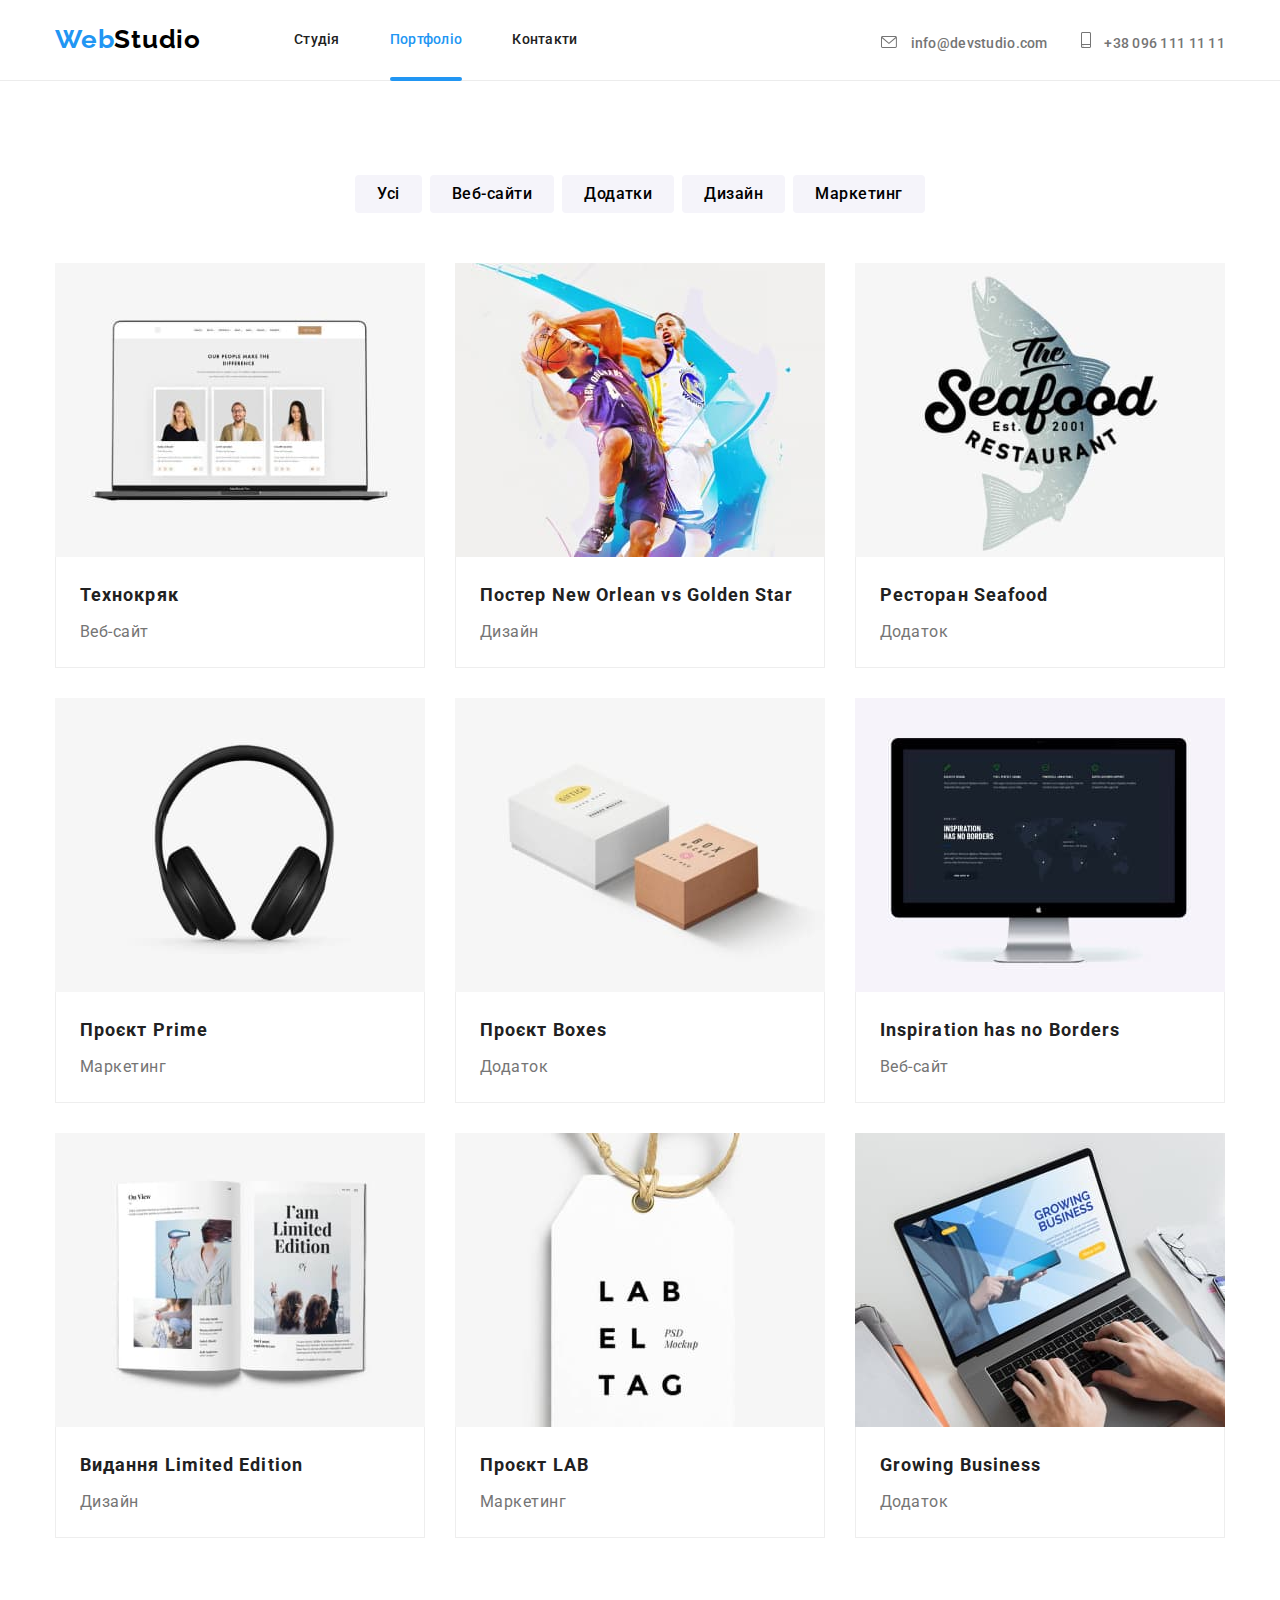
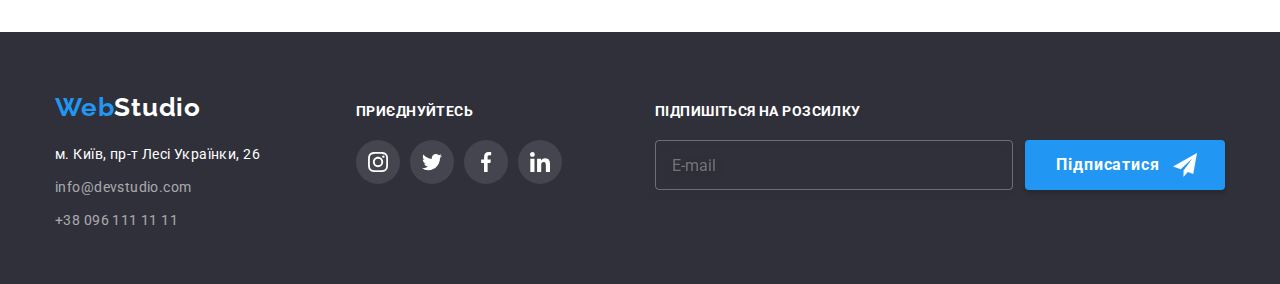
==== portfolio.html @ 75a472c8 "Копирование" ====
<!DOCTYPE html>
<html lang="uk">
<head>
    <meta charset="UTF-8">
    <meta http-equiv="X-UA-Compatible" content="IE=edge">
    <meta name="viewport" content="width=device-width, initial-scale=1.0">
    <title>WebStudio</title>
    <link rel="preconnect" href="https://fonts.googleapis.com">
    <link rel="preconnect" href="https://fonts.gstatic.com" crossorigin>
    <link href="https://fonts.googleapis.com/css2?family=Raleway:wght@700&family=Roboto:wght@400;500;700;900&display=swap"
        rel="stylesheet">
    <link rel="stylesheet" href="https://cdnjs.cloudflare.com/ajax/libs/modern-normalize/1.1.0/modern-normalize.css"
        integrity="sha512-Y0MM+V6ymRKN2zStTqzQ227DWhhp4Mzdo6gnlRnuaNCbc+YN/ZH0sBCLTM4M0oSy9c9VKiCvd4Jk44aCLrNS5Q=="
        crossorigin="anonymous" referrerpolicy="no-referrer" >
    <link rel="stylesheet" href="./css/main.min.css">
</head>
<body>
    <header>
        <div class="container header">
            <a href="./" class="logo header__logo">Web<span class="header__logo--black">Studio</span></a>
            <nav>
                <ul class="navigation">
                    <li class="header__navigation-item">
                        <a class="navigation__link header__navigation-link" href="./">Студія</a>
                    </li>
                    <li class="header__navigation-item navigation__activ">
                        <a class="navigation__link header__navigation-link" href="./portfolio.html">Портфоліо</a>
                    </li>
                    <li class="header__navigation-item">
                        <a class="navigation__link header__navigation-link" href="#">Контакти</a>
                    </li>
                </ul>
            </nav>
            <div class="header__container-contacts">
                <a class="header__contacts" href="mailto:info@devstudio.com">
                    <svg class="header__mail-icon" width="16" height="12">
                        <use href="./images/icons.svg#icon-e-mail"></use>
                    </svg>
                    info@devstudio.com
                </a>
                <a class="header__contacts" href="tel:+380961111111">
                    <svg class="header__tel-icon" width="10" height="16">
                        <use href="./images/icons.svg#icon-smartphone"></use>
                    </svg>
                    +38 096 111 11 11
                </a>
            </div>
        </div>
    </header>
    <main>
        <section class="section">
            <div class="container">
                <ul class="filter">
                    <li>
                        <button class="filter__item" type="button">Усі</button>
                    </li>
                    <li>
                        <button class="filter__item" type="button">Веб-сайти</button>
                    </li>
                    <li>
                        <button class="filter__item" type="button">Додатки</button>
                    </li>
                    <li>
                        <button class="filter__item" type="button">Дизайн</button>
                    </li>
                    <li>
                        <button class="filter__item" type="button">Маркетинг</button>
                    </li>
                </ul>
                <ul class="projects">
                    <li class="projects__item">
                        <div class="projects__box">
                            <img src="./images/techcrak.jpg" alt="Зображення ноутбуку з відкритим на ньому сайтом технокряк" width="370"
                                height="294">
                            <div class="projects__description-box">
                                <p class="projects__desc">Ресурс пропонує комплексні пропозиції з різним рівнем функціоналу та сервісів. Все це дозволить відвідувачу отримати
                                    вичерпні відомості про компанію чи приватну особу.</p>
                            </div>
                        </div>
                        <div class="projects__inner">
                            <h3 class="projects__name">Технокряк</h3>
                            <p class="projects__type">Веб-сайт</p>
                        </div>
                    </li>
                    <li class="projects__item">
                        <div class="projects__box">
                            <img src="./images/poster-neworlean.jpg" alt="Забраження постеру New Orlean vs Golden Star" width="370" height="294">
                            <div class="projects__description-box">
                                <p class="projects__desc">Ресурс пропонує комплексні пропозиції з різним рівнем функціоналу та сервісів. Все це дозволить відвідувачу отримати
                                вичерпні відомості про компанію чи приватну особу.</p>
                            </div>
                        </div>
                        <div class="projects__inner">
                            <h3 class="projects__name">Постер New Orlean vs Golden Star</h3>
                            <p class="projects__type">Дизайн</p>
                        </div>
                    </li>
                    <li class="projects__item">
                        <div class="projects__box">
                            <img src="./images/restaurant-seafood.jpg" alt="Зображення логотипу ресторану Seafood" width="370" height="294">
                            <div class="projects__description-box">
                                <p class="projects__desc">Ресурс пропонує комплексні пропозиції з різним рівнем функціоналу та сервісів. Все це дозволить відвідувачу отримати
                                вичерпні відомості про компанію чи приватну особу.</p>
                            </div>
                        </div>
                        <div class="projects__inner">
                            <h3 class="projects__name">Ресторан Seafood</h3>
                            <p class="projects__type">Додаток</p>
                        </div>
                    </li>
                    <li class="projects__item">
                        <div class="projects__box">
                            <img src="./images/project-prime.jpg" alt="Зображення навушників" width="370" height="294">
                            <div class="projects__description-box">
                                <p class="projects__desc">Ресурс пропонує комплексні пропозиції з різним рівнем функціоналу та сервісів. Все це дозволить відвідувачу отримати
                                вичерпні відомості про компанію чи приватну особу.</p>
                            </div>
                        </div>
                        <div class="projects__inner">
                            <h3 class="projects__name">Проєкт Prime</h3>
                            <p class="projects__type">Маркетинг</p>
                        </div>
                    </li>
                    <li class="projects__item">
                        <div class="projects__box">
                            <img src="./images/project-boxes.jpg" alt="Зображення логотипу додатку проєкту Boxes" width="370" height="294">
                            <div class="projects__description-box">
                                <p class="projects__desc">Ресурс пропонує комплексні пропозиції з різним рівнем функціоналу та сервісів. Все це дозволить відвідувачу отримати
                                вичерпні відомості про компанію чи приватну особу.</p>
                            </div>
                        </div>
                        <div class="projects__inner">
                            <h3 class="projects__name">Проєкт Boxes</h3>
                            <p class="projects__type">Додаток</p>
                        </div>
                    </li>
                    <li class="projects__item">
                        <div class="projects__box">
                            <img src="./images/borders.jpg" alt="Зображення компьютера з відкритим на ньому сайтом Inspiration has no Borders"
                                width="370" height="294">
                            <div class="projects__description-box">
                                <p class="projects__desc">Ресурс пропонує комплексні пропозиції з різним рівнем функціоналу та сервісів. Все це дозволить відвідувачу отримати
                                вичерпні відомості про компанію чи приватну особу.</p>
                            </div>
                        </div>
                        <div class="projects__inner">
                            <h3 class="projects__name">Inspiration has no Borders</h3>
                            <p class="projects__type">Веб-сайт</p>
                        </div>
                    </li>
                    <li class="projects__item">
                        <div class="projects__box">
                            <img src="./images/limited-edition.jpg" alt="Зоюраження книги Limited Edition" width="370" height="294">
                            <div class="projects__description-box">
                                <p class="projects__desc">Ресурс пропонує комплексні пропозиції з різним рівнем функціоналу та сервісів. Все це дозволить відвідувачу отримати
                                вичерпні відомості про компанію чи приватну особу.</p>
                            </div>
                        </div>
                        <div class="projects__inner">
                            <h3 class="projects__name">Видання Limited Edition</h3>
                            <p class="projects__type">Дизайн</p>
                        </div>
                    </li>
                    <li class="projects__item">
                        <div class="projects__box">
                            <img src="./images/project-lab.jpg" alt="Зображення логотипу проєкту LAB" width="370" height="294">
                            <div class="projects__description-box">
                                <p class="projects__desc">Ресурс пропонує комплексні пропозиції з різним рівнем функціоналу та сервісів. Все це дозволить відвідувачу отримати
                                вичерпні відомості про компанію чи приватну особу.</p>
                            </div>
                        </div>
                        <div class="projects__inner">
                            <h3 class="projects__name">Проєкт LAB</h3>
                            <p class="projects__type">Маркетинг</p>
                        </div>
                    </li>
                    <li class="projects__item">
                        <div class="projects__box">
                            <img src="./images/growing-business.jpg" alt="Зображення промо Growing Business" width="370" height="294">
                            <div class="projects__description-box">
                                <p class="projects__desc">Ресурс пропонує комплексні пропозиції з різним рівнем функціоналу та сервісів. Все це дозволить відвідувачу отримати
                                вичерпні відомості про компанію чи приватну особу.</p>
                            </div>
                        </div>
                        <div class="projects__inner">
                            <h3 class="projects__name">Growing Business</h3>
                            <p class="projects__type">Додаток</p>
                        </div>
                    </li>
                </ul>
            </div>
        </section>
    </main>
    <footer class="footer">
        <div class="container">
            <div class="footer__conteiner">
                <div class="footer__adress">
                    <a class="logo footer__logo" href="./">Web<span class="footer__logo--white">Studio</span></a>
                    <address>
                        <p class="footer__physical-address">м. Київ, пр-т Лесі Українки, 26</p>
                        <a class="footer__contacts" href="mailto:info@devstudio.com">info@devstudio.com</a>
                        <a class="footer__contacts" href="tel:+380961111111">+38 096 111 11 11</a>
                    </address>
                </div>
                <div>
                    <h3 class="footer__invitation">Приєднуйтесь</h3>
                    <ul class="socials">
                        <li class="socials__item">
                            <a class="socials__link socials__link--white" href="#">
                                <svg class="socials__icon" width="20" height="20">
                                    <use href="./images/icons.svg#icon-instagram"></use>
                                </svg>
                            </a>
                        </li>
                        <li class="socials__item">
                            <a class="socials__link socials__link--white" href="#">
                                <svg class="socials__icon" width="20" height="20">
                                    <use href="./images/icons.svg#icon-twitter"></use>
                                </svg>
                            </a>
                        </li>
                        <li class="socials__item">
                            <a class="socials__link socials__link--white" href="#">
                                <svg class="socials__icon" width="20" height="20">
                                    <use href="./images/icons.svg#icon-facebook"></use>
                                </svg>
                            </a>
                        </li>
                        <li class="socials__item">
                            <a class="socials__link socials__link--white" href="#">
                                <svg class="socials__icon" width="20" height="20">
                                    <use href="./images/icons.svg#icon-linkedin"></use>
                                </svg>
                            </a>
                        </li>
                    </ul>
                </div>
                <form class="footer__form" name="subscription" autocomplete="on">
                    <h3 class="footer__invitation">Підпишіться на розсилку</h3>
                    <label for="user-email"></label>
                    <input id="user-imail" class="footer__email" type="email" name="email" placeholder="E-mail">
                    <button class="footer__send-button" type="submit">
                        Підписатися
                        <svg class="footer__send-icon" width="24" height="24">
                            <use href="./images/icons.svg#icon-send"></use>
                        </svg>
                    </button>
                </form>
            </div>
        </div>
    </footer>
</body>
</html>
---- css/main.min.css ----
:root{--brand-color-bcg: #2F303A;--brand-color: #2196F3;--brand-color-text: #757575;--brand-timefn: cubic-bezier(0.4, 0, 0.2, 1)}body{font-family:"roboto",sans-serif;color:#212121;background:#fff}header{border-bottom:1px solid #ececec}ul,h1,h2,h3,p{margin:0;padding:0px}img{display:block}input{padding:0}.container{max-width:1200px;margin:0px auto;padding:0px 15px}.section{padding:94px 0px}.is-hidden{visibility:hidden;opacity:0;pointer-events:none}.advantages{list-style-type:none;display:flex;justify-content:space-between;align-items:flex-start}.advantages__item{flex-basis:270px}.advantages__icon-conteiner{width:270px;height:120px;display:flex;justify-content:center;align-items:center;margin-bottom:30px;background:#f5f4fa;border-radius:4px}.advantages__title{font-weight:700;font-size:14px;line-height:1.14;letter-spacing:.03em;text-transform:uppercase;margin-bottom:10px}.advantages__description{font-size:14px;line-height:1.71;letter-spacing:.03em;color:var(--brand-color-text)}.backdrop{width:100%;height:100%;position:fixed;top:0;left:0;background-color:rgba(0,0,0,.2);transition:opacity 250ms var(--brand-timefn),visibility 250ms var(--brand-timefn)}.clients{list-style-type:none;display:flex;justify-content:center;gap:30px}.clients__item{width:170px;height:92px}.clients__link{width:100%;height:100%;display:flex;justify-content:center;align-items:center;border:1px solid #afb1b8;border-radius:4px;color:#afb1b8;transition:color 250ms var(--brand-timefn),border-color 250ms var(--brand-timefn)}.clients__link:hover{border-color:var(--brand-color);color:var(--brand-color)}.clients__link:focus{border-color:var(--brand-color);color:var(--brand-color)}.clients__icon{fill:currentColor}.filter{list-style-type:none;display:flex;justify-content:center;margin-bottom:50px;gap:8px}.filter__item{font-family:inherit;background:#f5f4fa;border-radius:4px;font-weight:500;font-size:16px;line-height:1.62;text-align:center;letter-spacing:.03em;cursor:pointer;border:none;padding:6px 22px;transition:color 250ms var(--brand-timefn),background 250ms var(--brand-timefn),box-shadow 250ms var(--brand-timefn)}.filter__item:hover{background:#2196f3;box-shadow:0px 3px 1px rgba(0,0,0,.1),0px 1px 2px rgba(0,0,0,.08),0px 2px 2px rgba(0,0,0,.12);border-radius:4px;color:#fff}.filter__item:focus{background:#2196f3;box-shadow:0px 3px 1px rgba(0,0,0,.1),0px 1px 2px rgba(0,0,0,.08),0px 2px 2px rgba(0,0,0,.12);border-radius:4px;color:#fff}.footer{background-color:var(--brand-color-bcg);padding:60px 0px}.footer__conteiner{display:flex;align-items:baseline;gap:70px}.footer__adress{width:231px;height:132px}.footer__logo{display:block;margin-bottom:20px}.footer__logo--white{color:#fff}.footer__physical-address{font-style:normal;font-size:14px;line-height:1.71;letter-spacing:.03em;color:#fff;margin-bottom:9px}.footer__contacts{font-style:normal;font-size:14px;line-height:1.71;letter-spacing:.03em;text-decoration:none;color:rgba(255,255,255,.6);display:block;transition:color 250ms var(--brand-timefn)}.footer__contacts:not(:last-child){margin-bottom:9px}.footer__contacts:hover{color:var(--brand-color)}.footer__contacts:focus{color:var(--brand-color)}.footer__invitation{font-weight:700;font-size:14px;line-height:1.14;letter-spacing:.03em;text-transform:uppercase;color:#fff;margin-bottom:20px}.footer__form{width:570px;margin-left:auto;position:relative}.footer__email{width:358px;height:50px;padding:15px 16px;border:1px solid rgba(255,255,255,.3);border-radius:4px;background-color:rgba(0,0,0,0);filter:drop-shadow(0px 4px 4px rgba(0, 0, 0, 0.15));color:#fff;transition:border-color 250ms var(--brand-timefn)}.footer__email:focus{outline:none;border-color:var(--brand-color)}.footer__send-button{width:200px;height:50px;position:absolute;right:0;bottom:0;background:var(--brand-color);box-shadow:0px 4px 4px rgba(0,0,0,.15);border-radius:4px;border:none;padding:10px 62px 10px 28px;cursor:pointer;font-weight:700;font-size:16px;line-height:1.88;color:#fff;letter-spacing:.06em;transition:background 250ms var(--brand-timefn)}.footer__send-button:hover{background:#188ce8}.footer__send-button:focus{background:#188ce8}.footer__send-icon{position:absolute;top:13px;right:28px;fill:currentColor}.header{display:flex;height:80px}.header__logo{padding-top:24px;padding-bottom:25px;margin-right:93px}.header__logo--black{color:#000}.header__navigation-item:not(:last-child){margin-right:50px}.header__navigation-link{display:block;padding:32px 0px}.header__container-contacts{margin-left:auto;padding:32px 0px}.header__contacts{font-weight:500;font-size:14px;line-height:1.14;letter-spacing:.02em;color:var(--brand-color-text);text-decoration:none;transition:color 250ms var(--brand-timefn)}.header__contacts:not(:last-child){margin-right:30px}.header__contacts:hover{color:var(--brand-color)}.header__contacts:focus{color:var(--brand-color)}.header__mail-icon,.header__tel-icon{margin-right:10px;fill:currentColor}.hero-section{background-color:var(--brand-color-bcg);background-image:linear-gradient(rgba(47, 48, 58, 0.4), rgba(47, 48, 58, 0.4)),url("../images/bcgimg.jpg");background-repeat:no-repeat;background-position:center;padding:200px 0px}.hero-section__tagline{max-width:696px;font-weight:900;font-size:44px;line-height:1.36;text-align:center;letter-spacing:.06em;text-transform:uppercase;color:#fff;margin:0 auto 30px auto}.hero-section__top-button{font-family:inherit;background:var(--brand-color);box-shadow:0px 4px 4px rgba(0,0,0,.15);border:none;border-radius:4px;cursor:pointer;font-weight:700;font-size:16px;line-height:1.88;display:flex;align-items:center;text-align:center;letter-spacing:.06em;color:#fff;margin:0px auto;padding:10px 32px;transition:background 250ms var(--brand-timefn)}.hero-section__top-button:hover{background:#188ce8}.hero-section__top-button:focus{background:#188ce8}.logo{font-family:"Raleway";font-style:normal;text-decoration:none;font-weight:700;font-size:26px;line-height:1.19;letter-spacing:.03em;color:var(--brand-color)}.modal{position:absolute;width:528px;height:581px;background:#fff;box-shadow:0px 1px 3px rgba(0,0,0,.12),0px 1px 1px rgba(0,0,0,.14),0px 2px 1px rgba(0,0,0,.2);border-radius:4px;position:absolute;top:50%;left:50%;transform:translate(-50%, -50%);padding:40px}.modal__close-button{width:30px;height:30px;cursor:pointer;border:1px solid rgba(0,0,0,.1);border-radius:50%;background:#fff;font-size:11px;position:absolute;top:8px;right:8px}.modal__close-icon{fill:currentColor;position:absolute;top:50%;left:50%;transform:translate(-50%, -50%)}.modal__close-icon:hover{color:var(--brand-color)}.modal__caption{margin-bottom:12px;font-weight:700;font-size:20px;line-height:1.15;text-align:center;letter-spacing:.03em;color:#212121}.modal__input-wrapper{position:relative}.modal__label{display:block;margin-bottom:4px;font-weight:400;font-size:12px;line-height:1.17;letter-spacing:.01em;color:var(--brand-color-text)}.modal__personal-data{display:block;width:100%;padding:11px 12px 11px 42px;margin-bottom:10px;border:1px solid rgba(33,33,33,.2);border-radius:4px;transition:border-color 250ms var(--brand-timefn)}.modal__personal-data:focus{outline:none;border-color:var(--brand-color)}.modal__input-icon{position:absolute;left:12px;bottom:11px;transition:fill 250ms var(--brand-timefn)}.modal__personal-data:focus+.modal__input-icon{fill:var(--brand-color)}.modal__comment{display:block;width:100%;height:120px;resize:none;border:1px solid rgba(33,33,33,.2);border-radius:4px;margin-bottom:20px;padding:12px 16px;transition:border-color 250ms var(--brand-timefn)}.modal__comment:focus{outline:none;border-color:var(--brand-color)}.modal__comment::placeholder{font-weight:400;font-size:12px;line-height:1.17;letter-spacing:.01em;color:rgba(117,117,117,.5)}.modal__checkbox{position:relative;margin-left:14px}.modal__uncheck-icon{position:absolute;transform:translateY(20%);z-index:-1}.modal__check-icon{position:absolute;fill:var(--brand-color);transform:translateY(20%) translateX(-119%);opacity:0;z-index:-1;transition:opacity 250ms var(--brand-timefn)}.modal__license-agreement{opacity:0;width:16px;height:15px}.modal__license-agreement:checked+.modal__check-icon{opacity:1}.modal__license-agreement-text{font-size:14px;line-height:1.71;letter-spacing:.03em;color:var(--brand-color-text)}.modal__license-link{font-size:14px;line-height:1.71;letter-spacing:.03em;color:var(--brand-color)}.modal__send-button{position:absolute;bottom:40px;left:50%;transform:translateX(-50%);width:200px;height:50px;background:var(--brand-color);box-shadow:0px 4px 4px rgba(0,0,0,.15);border:none;border-radius:4px;cursor:pointer;font-weight:700;font-size:16px;line-height:1.88;letter-spacing:.06em;color:#fff;transition:background 250ms var(--brand-timefn)}.modal__send-button:hover{background:#188ce8}.modal__send-button:focus{background:#188ce8}.navigation{display:flex;list-style-type:none;font-weight:500;font-size:14px;line-height:1.14;letter-spacing:.02em}.navigation__link{text-decoration:none;color:inherit;transition:color 250ms var(--brand-timefn)}.navigation__link:visited{color:inherit}.navigation__link:hover{color:var(--brand-color)}.navigation__link:focus{color:var(--brand-color)}.navigation__activ{color:var(--brand-color);position:relative}.navigation__activ::after{content:"";width:100%;height:4px;background-color:var(--brand-color);border-radius:2px;display:block;position:absolute;transform:translateY(-75%)}.projects{list-style-type:none;display:flex;flex-wrap:wrap;gap:30px}.projects__item{background:#fff;flex-basis:calc((100% - 60px)/3);transition:box-shadow 250ms var(--brand-timefn)}.projects__item:hover{box-shadow:0px 1px 1px rgba(0,0,0,.12),0px 4px 4px rgba(0,0,0,.06),1px 4px 6px rgba(0,0,0,.16)}.projects__box{width:370px;height:294px;overflow:hidden}.projects__description-box{width:370px;height:294px;background-color:rgba(33,150,243,.9);padding:63px 24px;transition:transform 250ms var(--brand-timefn)}.projects__item:hover .projects__description-box{transform:translateY(-100%)}.projects__desc{font-weight:400;font-size:18px;line-height:1.56;letter-spacing:.03em;color:#fff}.projects__inner{border-right:1px solid #eee;border-left:1px solid #eee;border-bottom:1px solid #eee;padding:20px 24px}.projects__name{font-weight:700;font-size:18px;line-height:2;letter-spacing:.06em;margin-bottom:4px}.projects__type{font-size:16px;line-height:1.88;letter-spacing:.03em;color:var(--brand-color-text)}.section-title{font-weight:700;font-size:36px;line-height:1.17;text-align:center;letter-spacing:.03em;margin-bottom:50px}.socials{list-style-type:none;display:flex;justify-content:center;gap:10px}.socials__item{width:44px;height:44px;display:flex;justify-content:center;align-items:center}.socials__link{width:100%;height:100%;display:flex;justify-content:center;align-items:center;border-radius:50% 50%}.socials__link--grey{color:#afb1b8;transition:color 250ms var(--brand-timefn),background 250ms var(--brand-timefn)}.socials__link--grey:hover{background-color:var(--brand-color);color:#fff}.socials__link--grey:focus{background-color:var(--brand-color);color:#fff}.socials__link--white{background-color:rgba(255,255,255,.1);color:#fff;transition:background-color 250ms var(--brand-timefn)}.socials__link--white:hover{background-color:var(--brand-color)}.socials__link--white:focus{background-color:var(--brand-color)}.socials__icon{fill:currentColor}.specializations{padding-bottom:94px}.specializations__list{list-style-type:none;display:flex;gap:30px}.specializations__wrapper{width:370px;height:294px;display:flex;justify-content:center;align-items:center;position:relative;bottom:0}.specializations__inner{width:100%;height:70px;background-color:rgba(47,48,58,.8);position:absolute;bottom:0;display:flex;justify-content:center;align-items:center}.specializations__direction{font-weight:700;font-size:14px;line-height:1.14;text-align:center;letter-spacing:.03em;text-transform:uppercase;color:#fff}.team{background-color:#f5f4fa}.team__list{list-style-type:none;display:flex;gap:30px}.team__item{background:#fff;box-shadow:0px 1px 3px rgba(0,0,0,.12),0px 1px 1px rgba(0,0,0,.14),0px 2px 1px rgba(0,0,0,.2);border-radius:0px 0px 4px 4px;padding-bottom:30px}.team__member-name{font-weight:500;font-size:16px;line-height:1.19;text-align:center;letter-spacing:.03em;margin:30px 0 10px 0}.team__member-profession{margin-bottom:16px;font-size:16px;line-height:1.19;text-align:center;letter-spacing:.03em;color:var(--brand-color-text)}
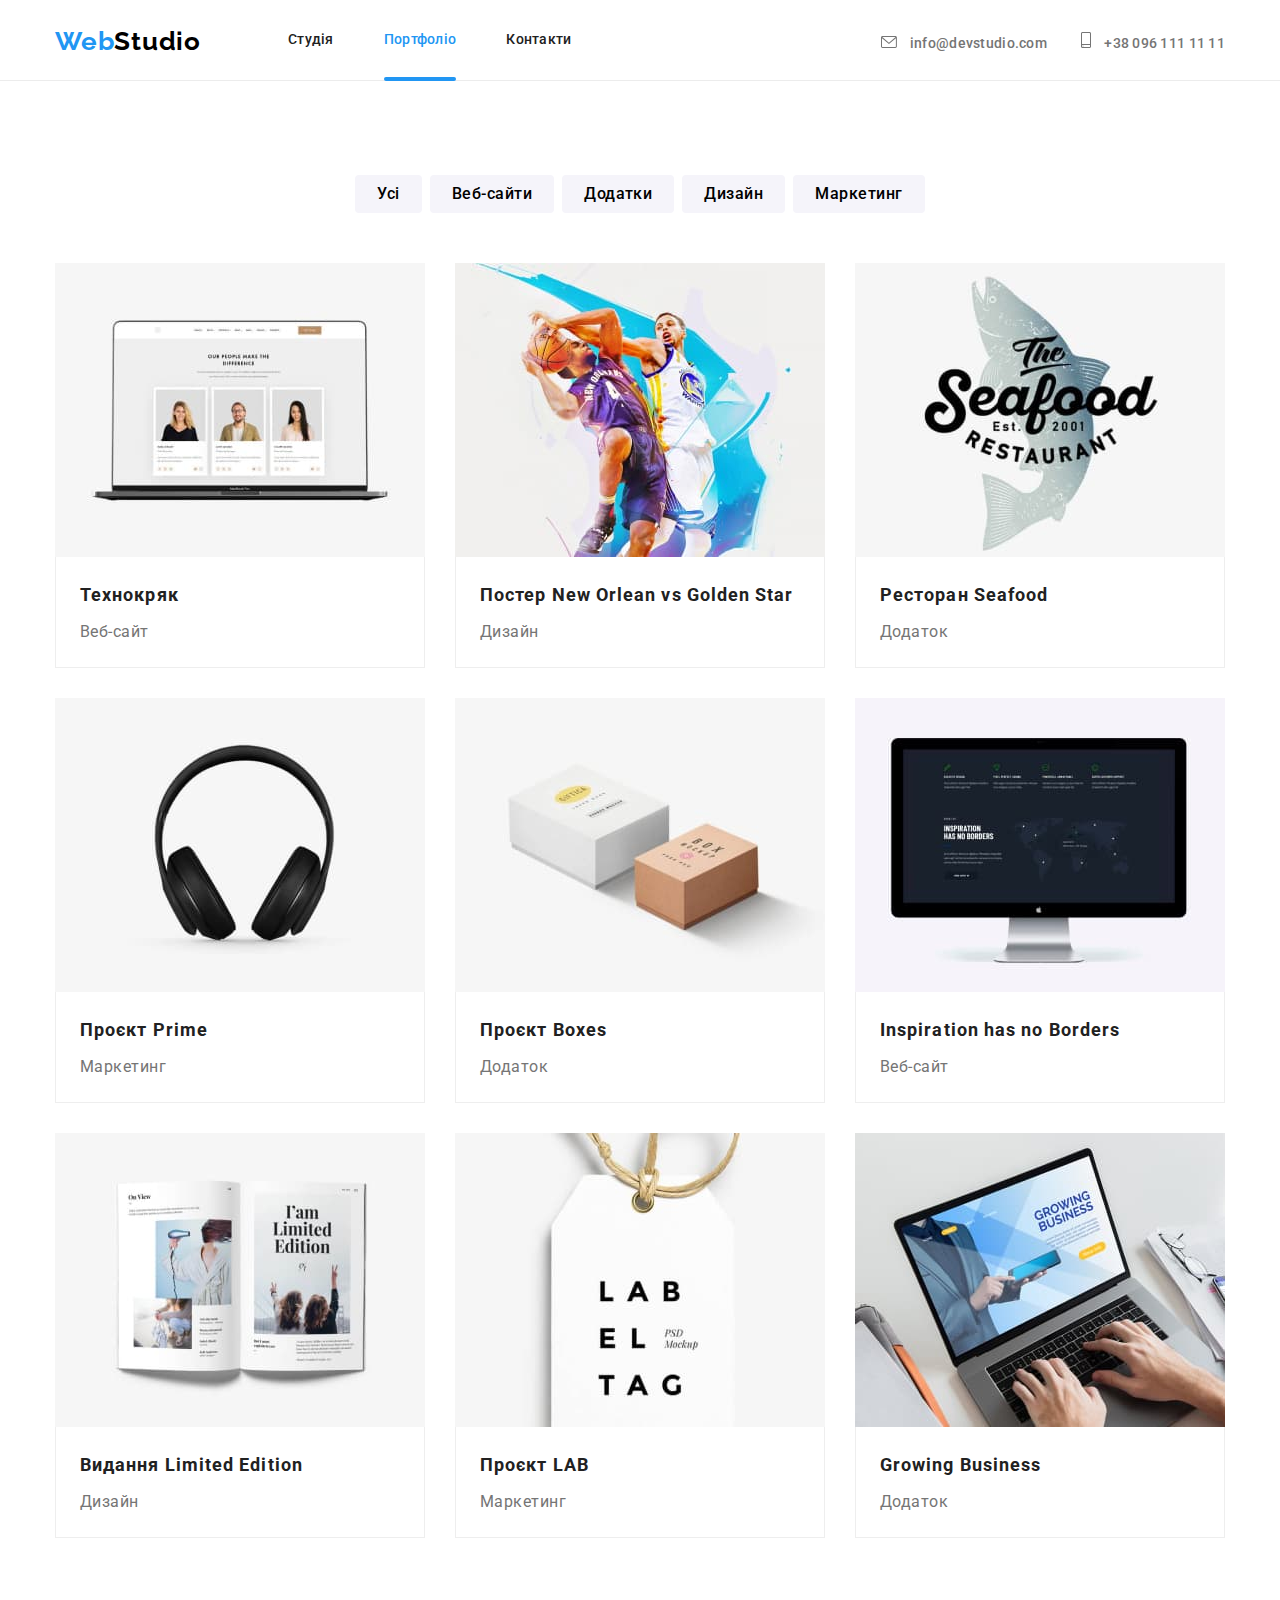
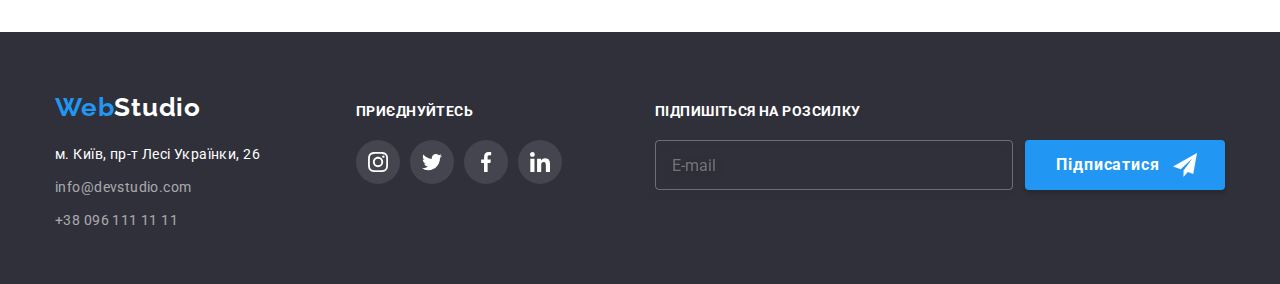
==== commit 69df94b7: "Мобильное меню" ====
--- a/portfolio.html
+++ b/portfolio.html
@@ -18,8 +18,13 @@
     <header>
         <div class="container header">
             <a href="./" class="logo header__logo">Web<span class="header__logo--black">Studio</span></a>
+            <button class="header__mobile-menu-open js-open-menu" type="button">
+                <svg class="header__mobile-menu-icon" width="40" height="40">
+                    <use href="./images/icons.svg#icon-mobile-menu"></use>
+                </svg>
+            </button>
             <nav>
-                <ul class="navigation">
+                <ul class="navigation header__navigation">
                     <li class="header__navigation-item">
                         <a class="navigation__link header__navigation-link" href="./">Студія</a>
                     </li>
@@ -33,13 +38,13 @@
             </nav>
             <div class="header__container-contacts">
                 <a class="header__contacts" href="mailto:info@devstudio.com">
-                    <svg class="header__mail-icon" width="16" height="12">
+                    <svg class="header__mail-icon">
                         <use href="./images/icons.svg#icon-e-mail"></use>
                     </svg>
                     info@devstudio.com
                 </a>
                 <a class="header__contacts" href="tel:+380961111111">
-                    <svg class="header__tel-icon" width="10" height="16">
+                    <svg class="header__tel-icon">
                         <use href="./images/icons.svg#icon-smartphone"></use>
                     </svg>
                     +38 096 111 11 11
@@ -249,5 +254,42 @@
             </div>
         </div>
     </footer>
+    <div class="mobile-menu js-menu-container">
+        <button class="mobile-menu__close-button js-close-menu" type="button">
+            <svg class="mobile-menu__close-icon" width="40" height="40">
+                <use href="./images/icons.svg#icon-close"></use>
+            </svg>
+        </button>
+        <nav>
+            <ul class="navigation">
+                <li class="mobile-menu__item">
+                    <a class="navigation__link mobile-menu__link" href="./">Студія</a>
+                </li>
+                <li class="mobile-menu__item">
+                    <a class="navigation__link mobile-menu__link" href="./portfolio.html">Портфоліо</a>
+                </li>
+                <li class="mobile-menu__item">
+                    <a class="navigation__link mobile-menu__link" href="#">Контакти</a>
+                </li>
+            </ul>
+        </nav>
+        <a class="mobile-menu__contact-tel" href="tel:+380961111111">+38 096 111 11 11</a>
+        <a class="mobile-menu__contact-mail" href="mailto:info@devstudio.com">info@devstudio.com</a>
+        <ul class="mobile-menu__socials">
+            <li class="mobile-menu__socials-item">
+                <a class="mobile-menu__socials-link" href="#">Instagram</a>
+            </li>
+            <li class="mobile-menu__socials-item">
+                <a class="mobile-menu__socials-link" href="#">Twitter</a>
+            </li>
+            <li class="mobile-menu__socials-item">
+                <a class="mobile-menu__socials-link" href="#">Facebook</a>
+            </li>
+            <li class="mobile-menu__socials-item">
+                <a class="mobile-menu__socials-link" href="#">LinkedIn</a>
+            </li>
+        </ul>
+    </div>
+    <script src="./js/mobile-menu.js"></script>
 </body>
 </html>--- a/css/main.min.css
+++ b/css/main.min.css
@@ -1 +1 @@
-:root{--brand-color-bcg: #2F303A;--brand-color: #2196F3;--brand-color-text: #757575;--brand-timefn: cubic-bezier(0.4, 0, 0.2, 1)}body{font-family:"roboto",sans-serif;color:#212121;background:#fff}header{border-bottom:1px solid #ececec}ul,h1,h2,h3,p{margin:0;padding:0px}img{display:block}input{padding:0}.container{max-width:1200px;margin:0px auto;padding:0px 15px}.section{padding:94px 0px}.is-hidden{visibility:hidden;opacity:0;pointer-events:none}.advantages{list-style-type:none;display:flex;justify-content:space-between;align-items:flex-start}.advantages__item{flex-basis:270px}.advantages__icon-conteiner{width:270px;height:120px;display:flex;justify-content:center;align-items:center;margin-bottom:30px;background:#f5f4fa;border-radius:4px}.advantages__title{font-weight:700;font-size:14px;line-height:1.14;letter-spacing:.03em;text-transform:uppercase;margin-bottom:10px}.advantages__description{font-size:14px;line-height:1.71;letter-spacing:.03em;color:var(--brand-color-text)}.backdrop{width:100%;height:100%;position:fixed;top:0;left:0;background-color:rgba(0,0,0,.2);transition:opacity 250ms var(--brand-timefn),visibility 250ms var(--brand-timefn)}.clients{list-style-type:none;display:flex;justify-content:center;gap:30px}.clients__item{width:170px;height:92px}.clients__link{width:100%;height:100%;display:flex;justify-content:center;align-items:center;border:1px solid #afb1b8;border-radius:4px;color:#afb1b8;transition:color 250ms var(--brand-timefn),border-color 250ms var(--brand-timefn)}.clients__link:hover{border-color:var(--brand-color);color:var(--brand-color)}.clients__link:focus{border-color:var(--brand-color);color:var(--brand-color)}.clients__icon{fill:currentColor}.filter{list-style-type:none;display:flex;justify-content:center;margin-bottom:50px;gap:8px}.filter__item{font-family:inherit;background:#f5f4fa;border-radius:4px;font-weight:500;font-size:16px;line-height:1.62;text-align:center;letter-spacing:.03em;cursor:pointer;border:none;padding:6px 22px;transition:color 250ms var(--brand-timefn),background 250ms var(--brand-timefn),box-shadow 250ms var(--brand-timefn)}.filter__item:hover{background:#2196f3;box-shadow:0px 3px 1px rgba(0,0,0,.1),0px 1px 2px rgba(0,0,0,.08),0px 2px 2px rgba(0,0,0,.12);border-radius:4px;color:#fff}.filter__item:focus{background:#2196f3;box-shadow:0px 3px 1px rgba(0,0,0,.1),0px 1px 2px rgba(0,0,0,.08),0px 2px 2px rgba(0,0,0,.12);border-radius:4px;color:#fff}.footer{background-color:var(--brand-color-bcg);padding:60px 0px}.footer__conteiner{display:flex;align-items:baseline;gap:70px}.footer__adress{width:231px;height:132px}.footer__logo{display:block;margin-bottom:20px}.footer__logo--white{color:#fff}.footer__physical-address{font-style:normal;font-size:14px;line-height:1.71;letter-spacing:.03em;color:#fff;margin-bottom:9px}.footer__contacts{font-style:normal;font-size:14px;line-height:1.71;letter-spacing:.03em;text-decoration:none;color:rgba(255,255,255,.6);display:block;transition:color 250ms var(--brand-timefn)}.footer__contacts:not(:last-child){margin-bottom:9px}.footer__contacts:hover{color:var(--brand-color)}.footer__contacts:focus{color:var(--brand-color)}.footer__invitation{font-weight:700;font-size:14px;line-height:1.14;letter-spacing:.03em;text-transform:uppercase;color:#fff;margin-bottom:20px}.footer__form{width:570px;margin-left:auto;position:relative}.footer__email{width:358px;height:50px;padding:15px 16px;border:1px solid rgba(255,255,255,.3);border-radius:4px;background-color:rgba(0,0,0,0);filter:drop-shadow(0px 4px 4px rgba(0, 0, 0, 0.15));color:#fff;transition:border-color 250ms var(--brand-timefn)}.footer__email:focus{outline:none;border-color:var(--brand-color)}.footer__send-button{width:200px;height:50px;position:absolute;right:0;bottom:0;background:var(--brand-color);box-shadow:0px 4px 4px rgba(0,0,0,.15);border-radius:4px;border:none;padding:10px 62px 10px 28px;cursor:pointer;font-weight:700;font-size:16px;line-height:1.88;color:#fff;letter-spacing:.06em;transition:background 250ms var(--brand-timefn)}.footer__send-button:hover{background:#188ce8}.footer__send-button:focus{background:#188ce8}.footer__send-icon{position:absolute;top:13px;right:28px;fill:currentColor}.header{display:flex;height:80px}.header__logo{padding-top:24px;padding-bottom:25px;margin-right:93px}.header__logo--black{color:#000}.header__navigation-item:not(:last-child){margin-right:50px}.header__navigation-link{display:block;padding:32px 0px}.header__container-contacts{margin-left:auto;padding:32px 0px}.header__contacts{font-weight:500;font-size:14px;line-height:1.14;letter-spacing:.02em;color:var(--brand-color-text);text-decoration:none;transition:color 250ms var(--brand-timefn)}.header__contacts:not(:last-child){margin-right:30px}.header__contacts:hover{color:var(--brand-color)}.header__contacts:focus{color:var(--brand-color)}.header__mail-icon,.header__tel-icon{margin-right:10px;fill:currentColor}.hero-section{background-color:var(--brand-color-bcg);background-image:linear-gradient(rgba(47, 48, 58, 0.4), rgba(47, 48, 58, 0.4)),url("../images/bcgimg.jpg");background-repeat:no-repeat;background-position:center;padding:200px 0px}.hero-section__tagline{max-width:696px;font-weight:900;font-size:44px;line-height:1.36;text-align:center;letter-spacing:.06em;text-transform:uppercase;color:#fff;margin:0 auto 30px auto}.hero-section__top-button{font-family:inherit;background:var(--brand-color);box-shadow:0px 4px 4px rgba(0,0,0,.15);border:none;border-radius:4px;cursor:pointer;font-weight:700;font-size:16px;line-height:1.88;display:flex;align-items:center;text-align:center;letter-spacing:.06em;color:#fff;margin:0px auto;padding:10px 32px;transition:background 250ms var(--brand-timefn)}.hero-section__top-button:hover{background:#188ce8}.hero-section__top-button:focus{background:#188ce8}.logo{font-family:"Raleway";font-style:normal;text-decoration:none;font-weight:700;font-size:26px;line-height:1.19;letter-spacing:.03em;color:var(--brand-color)}.modal{position:absolute;width:528px;height:581px;background:#fff;box-shadow:0px 1px 3px rgba(0,0,0,.12),0px 1px 1px rgba(0,0,0,.14),0px 2px 1px rgba(0,0,0,.2);border-radius:4px;position:absolute;top:50%;left:50%;transform:translate(-50%, -50%);padding:40px}.modal__close-button{width:30px;height:30px;cursor:pointer;border:1px solid rgba(0,0,0,.1);border-radius:50%;background:#fff;font-size:11px;position:absolute;top:8px;right:8px}.modal__close-icon{fill:currentColor;position:absolute;top:50%;left:50%;transform:translate(-50%, -50%)}.modal__close-icon:hover{color:var(--brand-color)}.modal__caption{margin-bottom:12px;font-weight:700;font-size:20px;line-height:1.15;text-align:center;letter-spacing:.03em;color:#212121}.modal__input-wrapper{position:relative}.modal__label{display:block;margin-bottom:4px;font-weight:400;font-size:12px;line-height:1.17;letter-spacing:.01em;color:var(--brand-color-text)}.modal__personal-data{display:block;width:100%;padding:11px 12px 11px 42px;margin-bottom:10px;border:1px solid rgba(33,33,33,.2);border-radius:4px;transition:border-color 250ms var(--brand-timefn)}.modal__personal-data:focus{outline:none;border-color:var(--brand-color)}.modal__input-icon{position:absolute;left:12px;bottom:11px;transition:fill 250ms var(--brand-timefn)}.modal__personal-data:focus+.modal__input-icon{fill:var(--brand-color)}.modal__comment{display:block;width:100%;height:120px;resize:none;border:1px solid rgba(33,33,33,.2);border-radius:4px;margin-bottom:20px;padding:12px 16px;transition:border-color 250ms var(--brand-timefn)}.modal__comment:focus{outline:none;border-color:var(--brand-color)}.modal__comment::placeholder{font-weight:400;font-size:12px;line-height:1.17;letter-spacing:.01em;color:rgba(117,117,117,.5)}.modal__checkbox{position:relative;margin-left:14px}.modal__uncheck-icon{position:absolute;transform:translateY(20%);z-index:-1}.modal__check-icon{position:absolute;fill:var(--brand-color);transform:translateY(20%) translateX(-119%);opacity:0;z-index:-1;transition:opacity 250ms var(--brand-timefn)}.modal__license-agreement{opacity:0;width:16px;height:15px}.modal__license-agreement:checked+.modal__check-icon{opacity:1}.modal__license-agreement-text{font-size:14px;line-height:1.71;letter-spacing:.03em;color:var(--brand-color-text)}.modal__license-link{font-size:14px;line-height:1.71;letter-spacing:.03em;color:var(--brand-color)}.modal__send-button{position:absolute;bottom:40px;left:50%;transform:translateX(-50%);width:200px;height:50px;background:var(--brand-color);box-shadow:0px 4px 4px rgba(0,0,0,.15);border:none;border-radius:4px;cursor:pointer;font-weight:700;font-size:16px;line-height:1.88;letter-spacing:.06em;color:#fff;transition:background 250ms var(--brand-timefn)}.modal__send-button:hover{background:#188ce8}.modal__send-button:focus{background:#188ce8}.navigation{display:flex;list-style-type:none;font-weight:500;font-size:14px;line-height:1.14;letter-spacing:.02em}.navigation__link{text-decoration:none;color:inherit;transition:color 250ms var(--brand-timefn)}.navigation__link:visited{color:inherit}.navigation__link:hover{color:var(--brand-color)}.navigation__link:focus{color:var(--brand-color)}.navigation__activ{color:var(--brand-color);position:relative}.navigation__activ::after{content:"";width:100%;height:4px;background-color:var(--brand-color);border-radius:2px;display:block;position:absolute;transform:translateY(-75%)}.projects{list-style-type:none;display:flex;flex-wrap:wrap;gap:30px}.projects__item{background:#fff;flex-basis:calc((100% - 60px)/3);transition:box-shadow 250ms var(--brand-timefn)}.projects__item:hover{box-shadow:0px 1px 1px rgba(0,0,0,.12),0px 4px 4px rgba(0,0,0,.06),1px 4px 6px rgba(0,0,0,.16)}.projects__box{width:370px;height:294px;overflow:hidden}.projects__description-box{width:370px;height:294px;background-color:rgba(33,150,243,.9);padding:63px 24px;transition:transform 250ms var(--brand-timefn)}.projects__item:hover .projects__description-box{transform:translateY(-100%)}.projects__desc{font-weight:400;font-size:18px;line-height:1.56;letter-spacing:.03em;color:#fff}.projects__inner{border-right:1px solid #eee;border-left:1px solid #eee;border-bottom:1px solid #eee;padding:20px 24px}.projects__name{font-weight:700;font-size:18px;line-height:2;letter-spacing:.06em;margin-bottom:4px}.projects__type{font-size:16px;line-height:1.88;letter-spacing:.03em;color:var(--brand-color-text)}.section-title{font-weight:700;font-size:36px;line-height:1.17;text-align:center;letter-spacing:.03em;margin-bottom:50px}.socials{list-style-type:none;display:flex;justify-content:center;gap:10px}.socials__item{width:44px;height:44px;display:flex;justify-content:center;align-items:center}.socials__link{width:100%;height:100%;display:flex;justify-content:center;align-items:center;border-radius:50% 50%}.socials__link--grey{color:#afb1b8;transition:color 250ms var(--brand-timefn),background 250ms var(--brand-timefn)}.socials__link--grey:hover{background-color:var(--brand-color);color:#fff}.socials__link--grey:focus{background-color:var(--brand-color);color:#fff}.socials__link--white{background-color:rgba(255,255,255,.1);color:#fff;transition:background-color 250ms var(--brand-timefn)}.socials__link--white:hover{background-color:var(--brand-color)}.socials__link--white:focus{background-color:var(--brand-color)}.socials__icon{fill:currentColor}.specializations{padding-bottom:94px}.specializations__list{list-style-type:none;display:flex;gap:30px}.specializations__wrapper{width:370px;height:294px;display:flex;justify-content:center;align-items:center;position:relative;bottom:0}.specializations__inner{width:100%;height:70px;background-color:rgba(47,48,58,.8);position:absolute;bottom:0;display:flex;justify-content:center;align-items:center}.specializations__direction{font-weight:700;font-size:14px;line-height:1.14;text-align:center;letter-spacing:.03em;text-transform:uppercase;color:#fff}.team{background-color:#f5f4fa}.team__list{list-style-type:none;display:flex;gap:30px}.team__item{background:#fff;box-shadow:0px 1px 3px rgba(0,0,0,.12),0px 1px 1px rgba(0,0,0,.14),0px 2px 1px rgba(0,0,0,.2);border-radius:0px 0px 4px 4px;padding-bottom:30px}.team__member-name{font-weight:500;font-size:16px;line-height:1.19;text-align:center;letter-spacing:.03em;margin:30px 0 10px 0}.team__member-profession{margin-bottom:16px;font-size:16px;line-height:1.19;text-align:center;letter-spacing:.03em;color:var(--brand-color-text)}+:root{--brand-color-bcg: #2F303A;--brand-color: #2196F3;--brand-color-text: #757575;--brand-timefn: cubic-bezier(0.4, 0, 0.2, 1)}body{font-family:"roboto",sans-serif;color:#212121;background:#fff}header{border-bottom:1px solid #ececec}ul,h1,h2,h3,p{margin:0;padding:0}img{display:block}input{padding:0}.container{max-width:1200px;margin:0px auto;padding:0px 15px}.section{padding:94px 0px}.is-hidden{visibility:hidden;opacity:0;pointer-events:none}.advantages{list-style-type:none;display:-webkit-box;display:-ms-flexbox;display:flex;-webkit-box-pack:justify;-ms-flex-pack:justify;justify-content:space-between;-webkit-box-align:start;-ms-flex-align:start;align-items:flex-start}.advantages__item{-ms-flex-preferred-size:270px;flex-basis:270px}.advantages__icon-conteiner{width:270px;height:120px;display:-webkit-box;display:-ms-flexbox;display:flex;-webkit-box-pack:center;-ms-flex-pack:center;justify-content:center;-webkit-box-align:center;-ms-flex-align:center;align-items:center;margin-bottom:30px;background:#f5f4fa;border-radius:4px}.advantages__title{font-weight:700;font-size:14px;line-height:1.14;letter-spacing:.03em;text-transform:uppercase;margin-bottom:10px}.advantages__description{font-size:14px;line-height:1.71;letter-spacing:.03em;color:var(--brand-color-text)}.backdrop{width:100%;height:100%;position:fixed;top:0;left:0;background-color:rgba(0,0,0,.2);-webkit-transition:opacity 250ms var(--brand-timefn),visibility 250ms var(--brand-timefn);transition:opacity 250ms var(--brand-timefn),visibility 250ms var(--brand-timefn)}.clients{list-style-type:none;display:-webkit-box;display:-ms-flexbox;display:flex;-webkit-box-pack:center;-ms-flex-pack:center;justify-content:center;gap:30px}.clients__item{width:170px;height:92px}.clients__link{width:100%;height:100%;display:-webkit-box;display:-ms-flexbox;display:flex;-webkit-box-pack:center;-ms-flex-pack:center;justify-content:center;-webkit-box-align:center;-ms-flex-align:center;align-items:center;border:1px solid #afb1b8;border-radius:4px;color:#afb1b8;-webkit-transition:color 250ms var(--brand-timefn),border-color 250ms var(--brand-timefn);transition:color 250ms var(--brand-timefn),border-color 250ms var(--brand-timefn)}.clients__link:hover{border-color:var(--brand-color);color:var(--brand-color)}.clients__link:focus{border-color:var(--brand-color);color:var(--brand-color)}.clients__icon{fill:currentColor}.filter{list-style-type:none;display:-webkit-box;display:-ms-flexbox;display:flex;-webkit-box-pack:center;-ms-flex-pack:center;justify-content:center;margin-bottom:50px;gap:8px}.filter__item{font-family:inherit;background:#f5f4fa;border-radius:4px;font-weight:500;font-size:16px;line-height:1.62;text-align:center;letter-spacing:.03em;cursor:pointer;border:none;padding:6px 22px;-webkit-transition:color 250ms var(--brand-timefn),background 250ms var(--brand-timefn),-webkit-box-shadow 250ms var(--brand-timefn);transition:color 250ms var(--brand-timefn),background 250ms var(--brand-timefn),-webkit-box-shadow 250ms var(--brand-timefn);transition:color 250ms var(--brand-timefn),background 250ms var(--brand-timefn),box-shadow 250ms var(--brand-timefn);transition:color 250ms var(--brand-timefn),background 250ms var(--brand-timefn),box-shadow 250ms var(--brand-timefn),-webkit-box-shadow 250ms var(--brand-timefn)}.filter__item:hover,.filter__item:focus{background:var(--brand-color);-webkit-box-shadow:0px 3px 1px rgba(0,0,0,.1),0px 1px 2px rgba(0,0,0,.08),0px 2px 2px rgba(0,0,0,.12);box-shadow:0px 3px 1px rgba(0,0,0,.1),0px 1px 2px rgba(0,0,0,.08),0px 2px 2px rgba(0,0,0,.12);border-radius:4px;color:#fff}.footer{background-color:var(--brand-color-bcg);padding:60px 0px}.footer__conteiner{display:-webkit-box;display:-ms-flexbox;display:flex;-webkit-box-align:baseline;-ms-flex-align:baseline;align-items:baseline;gap:70px}.footer__adress{width:231px;height:132px}.footer__logo{display:block;margin-bottom:20px}.footer__logo--white{color:#fff}.footer__physical-address{font-style:normal;font-size:14px;line-height:1.71;letter-spacing:.03em;color:#fff;margin-bottom:9px}.footer__contacts{font-style:normal;font-size:14px;line-height:1.71;letter-spacing:.03em;text-decoration:none;color:rgba(255,255,255,.6);display:block;-webkit-transition:color 250ms var(--brand-timefn);transition:color 250ms var(--brand-timefn)}.footer__contacts:hover,.footer__contacts:focus{color:var(--brand-color)}.footer__contacts:not(:last-child){margin-bottom:9px}.footer__invitation{font-weight:700;font-size:14px;line-height:1.14;letter-spacing:.03em;text-transform:uppercase;color:#fff;margin-bottom:20px}.footer__form{width:570px;margin-left:auto;position:relative}.footer__email{width:358px;height:50px;padding:15px 16px;border:1px solid rgba(255,255,255,.3);border-radius:4px;background-color:rgba(0,0,0,0);-webkit-filter:drop-shadow(0px 4px 4px rgba(0, 0, 0, 0.15));filter:drop-shadow(0px 4px 4px rgba(0, 0, 0, 0.15));color:#fff;-webkit-transition:border-color 250ms var(--brand-timefn);transition:border-color 250ms var(--brand-timefn)}.footer__email:focus{outline:none;border-color:var(--brand-color)}.footer__send-button{width:200px;height:50px;position:absolute;right:0;bottom:0;background:var(--brand-color);-webkit-box-shadow:0px 4px 4px rgba(0,0,0,.15);box-shadow:0px 4px 4px rgba(0,0,0,.15);border-radius:4px;border:none;padding:10px 62px 10px 28px;cursor:pointer;font-weight:700;font-size:16px;line-height:1.88;color:#fff;letter-spacing:.06em;-webkit-transition:background 250ms var(--brand-timefn);transition:background 250ms var(--brand-timefn)}.footer__send-button:hover,.footer__send-button:focus{background:#188ce8}.footer__send-icon{position:absolute;top:13px;right:28px;fill:currentColor}.header{height:60px;display:-webkit-box;display:-ms-flexbox;display:flex}@media(min-width: 768px){.header{height:80px}}.header__logo{padding:16px 0;margin-right:auto}@media(min-width: 768px){.header__logo{margin-right:93px;padding:26px 0;margin-right:87px}}.header__logo--black{color:#000}.header__mobile-menu-open{width:40px;height:40px;border:none;padding:10px 0;background:none;cursor:pointer}.header__mobile-menu-open:hover,.header__mobile-menu-open:focus{color:var(--brand-color)}@media(min-width: 768px){.header__mobile-menu-open{display:none}}.header__mobile-menu-icon{fill:currentColor}.header__navigation{display:none}@media(min-width: 768px){.header__navigation{display:-webkit-box;display:-ms-flexbox;display:flex}}.header__navigation-item:not(:last-child){margin-right:50px}.header__navigation-link{display:block;padding:32px 0px}.header__container-contacts{display:none;margin-left:auto;padding:21px 0px}@media(min-width: 768px){.header__container-contacts{display:block}}@media(max-width: 1200px){.header__container-contacts{width:138px}}@media(min-width: 1200px){.header__container-contacts{padding:32px 0px}}.header__contacts{font-weight:500;font-size:12px;line-height:1.17;letter-spacing:.02em;color:var(--brand-color-text);text-decoration:none;-webkit-transition:color 250ms var(--brand-timefn);transition:color 250ms var(--brand-timefn);display:-webkit-box;display:-ms-flexbox;display:flex}.header__contacts:hover,.header__contacts:focus{color:var(--brand-color)}@media(min-width: 1200px){.header__contacts{display:inline-block;font-size:14px;line-height:1.14}}.header__contacts:not(:last-child){margin-bottom:10px}@media(min-width: 1200px){.header__contacts:not(:last-child){margin-bottom:0;margin-right:30px}}.header__mail-icon{width:14px;height:10px;margin-right:8px;fill:currentColor}@media(min-width: 1200px){.header__mail-icon{width:16px;height:12px;margin-right:10px}}.header__tel-icon{width:10px;height:14px;margin-right:8px;fill:currentColor}@media(min-width: 1200px){.header__tel-icon{margin-right:10px;width:10px;height:16px}}.hero-section{background-color:var(--brand-color-bcg);background-image:-webkit-gradient(linear, left top, left bottom, from(rgba(47, 48, 58, 0.4)), to(rgba(47, 48, 58, 0.4))),url("../images/bcgimg.jpg");background-image:linear-gradient(rgba(47, 48, 58, 0.4), rgba(47, 48, 58, 0.4)),url("../images/bcgimg.jpg");background-repeat:no-repeat;background-position:center;padding:200px 0px}.hero-section__tagline{max-width:696px;font-weight:900;font-size:44px;line-height:1.36;text-align:center;letter-spacing:.06em;text-transform:uppercase;color:#fff;margin:0 auto 30px auto}.hero-section__top-button{font-family:inherit;background:var(--brand-color);-webkit-box-shadow:0px 4px 4px rgba(0,0,0,.15);box-shadow:0px 4px 4px rgba(0,0,0,.15);border:none;border-radius:4px;cursor:pointer;font-weight:700;font-size:16px;line-height:1.88;display:-webkit-box;display:-ms-flexbox;display:flex;-webkit-box-align:center;-ms-flex-align:center;align-items:center;text-align:center;letter-spacing:.06em;color:#fff;margin:0px auto;padding:10px 32px;-webkit-transition:background 250ms var(--brand-timefn);transition:background 250ms var(--brand-timefn)}.hero-section__top-button:hover,.hero-section__top-button:focus{background:#188ce8}.logo{font-family:"Raleway";font-style:normal;text-decoration:none;font-weight:700;font-size:24px;line-height:1.17;letter-spacing:.03em;color:var(--brand-color)}@media(min-width: 1200px){.logo{font-size:26px;line-height:1.19}}.mobile-menu{position:fixed;width:100%;height:100%;top:0;left:0;padding:48px 40px;background-color:#fff;-webkit-transform:translateX(100%);transform:translateX(100%);-webkit-transition:-webkit-transform 250ms var(--brand-timefn);transition:-webkit-transform 250ms var(--brand-timefn);transition:transform 250ms var(--brand-timefn);transition:transform 250ms var(--brand-timefn), -webkit-transform 250ms var(--brand-timefn)}.mobile-menu.is-open{-webkit-transform:translateX(0);transform:translateX(0)}.mobile-menu__close-button{position:absolute;top:10px;right:15px;width:40px;height:40px;padding:0;border:none;background:none;color:#212121}.mobile-menu__close-button:hover,.mobile-menu__close-button:focus{color:var(--brand-color)}.mobile-menu__close-icon{fill:currentColor}.mobile-menu__item:not(:last-child){margin-bottom:32px}.mobile-menu__link{font-size:40px;line-height:1.175;letter-spacing:.02em;color:#212121}.mobile-menu__contact-tel{position:absolute;bottom:194px;text-decoration:none;font-weight:500;font-size:34px;line-height:1.18;letter-spacing:.02em;color:var(--brand-color)}.mobile-menu__contact-mail{position:absolute;bottom:134px;text-decoration:none;font-weight:500;font-size:24px;line-height:1.17;letter-spacing:.02em;color:var(--brand-color-text)}.mobile-menu__socials{position:absolute;bottom:48px;display:-webkit-box;display:-ms-flexbox;display:flex;gap:10px;list-style-type:none}.mobile-menu__socials-item:not(:last-child)::after{content:"";height:22px;border-right:1px solid rgba(33,33,33,.2);margin-left:10px}.mobile-menu__socials-link{text-decoration:none;font-weight:500;font-size:18px;line-height:1.22;letter-spacing:.02em;color:var(--brand-color)}.modal{position:absolute;width:528px;height:581px;background:#fff;-webkit-box-shadow:0px 1px 3px rgba(0,0,0,.12),0px 1px 1px rgba(0,0,0,.14),0px 2px 1px rgba(0,0,0,.2);box-shadow:0px 1px 3px rgba(0,0,0,.12),0px 1px 1px rgba(0,0,0,.14),0px 2px 1px rgba(0,0,0,.2);border-radius:4px;position:absolute;top:50%;left:50%;-webkit-transform:translate(-50%, -50%);transform:translate(-50%, -50%);padding:40px}.modal__close-button{width:30px;height:30px;cursor:pointer;border:1px solid rgba(0,0,0,.1);border-radius:50%;background:#fff;font-size:11px;position:absolute;top:8px;right:8px}.modal__close-icon{fill:currentColor;position:absolute;top:50%;left:50%;-webkit-transform:translate(-50%, -50%);transform:translate(-50%, -50%)}.modal__close-icon:hover{color:var(--brand-color)}.modal__caption{margin-bottom:12px;font-weight:700;font-size:20px;line-height:1.15;text-align:center;letter-spacing:.03em;color:#212121}.modal__input-wrapper{position:relative}.modal__label{display:block;margin-bottom:4px;font-weight:400;font-size:12px;line-height:1.17;letter-spacing:.01em;color:var(--brand-color-text)}.modal__personal-data{display:block;width:100%;padding:11px 12px 11px 42px;margin-bottom:10px;border:1px solid rgba(33,33,33,.2);border-radius:4px;-webkit-transition:border-color 250ms var(--brand-timefn);transition:border-color 250ms var(--brand-timefn)}.modal__personal-data:focus{outline:none;border-color:var(--brand-color)}.modal__input-icon{position:absolute;left:12px;bottom:11px;-webkit-transition:fill 250ms var(--brand-timefn);transition:fill 250ms var(--brand-timefn)}.modal__personal-data:focus+.modal__input-icon{fill:var(--brand-color)}.modal__comment{display:block;width:100%;height:120px;resize:none;border:1px solid rgba(33,33,33,.2);border-radius:4px;margin-bottom:20px;padding:12px 16px;-webkit-transition:border-color 250ms var(--brand-timefn);transition:border-color 250ms var(--brand-timefn)}.modal__comment:focus{outline:none;border-color:var(--brand-color)}.modal__comment::-webkit-input-placeholder{font-weight:400;font-size:12px;line-height:1.17;letter-spacing:.01em;color:rgba(117,117,117,.5)}.modal__comment::-moz-placeholder{font-weight:400;font-size:12px;line-height:1.17;letter-spacing:.01em;color:rgba(117,117,117,.5)}.modal__comment:-ms-input-placeholder{font-weight:400;font-size:12px;line-height:1.17;letter-spacing:.01em;color:rgba(117,117,117,.5)}.modal__comment::-ms-input-placeholder{font-weight:400;font-size:12px;line-height:1.17;letter-spacing:.01em;color:rgba(117,117,117,.5)}.modal__comment::placeholder{font-weight:400;font-size:12px;line-height:1.17;letter-spacing:.01em;color:rgba(117,117,117,.5)}.modal__checkbox{position:relative;margin-left:14px}.modal__uncheck-icon{position:absolute;-webkit-transform:translateY(20%);transform:translateY(20%);z-index:-1}.modal__check-icon{position:absolute;fill:var(--brand-color);-webkit-transform:translateY(20%) translateX(-119%);transform:translateY(20%) translateX(-119%);opacity:0;z-index:-1;-webkit-transition:opacity 250ms var(--brand-timefn);transition:opacity 250ms var(--brand-timefn)}.modal__license-agreement{opacity:0;width:16px;height:15px}.modal__license-agreement:checked+.modal__check-icon{opacity:1}.modal__license-agreement-text{font-size:14px;line-height:1.71;letter-spacing:.03em;color:var(--brand-color-text)}.modal__license-link{font-size:14px;line-height:1.71;letter-spacing:.03em;color:var(--brand-color)}.modal__send-button{position:absolute;bottom:40px;left:50%;-webkit-transform:translateX(-50%);transform:translateX(-50%);width:200px;height:50px;background:var(--brand-color);-webkit-box-shadow:0px 4px 4px rgba(0,0,0,.15);box-shadow:0px 4px 4px rgba(0,0,0,.15);border:none;border-radius:4px;cursor:pointer;font-weight:700;font-size:16px;line-height:1.88;letter-spacing:.06em;color:#fff;-webkit-transition:background 250ms var(--brand-timefn);transition:background 250ms var(--brand-timefn)}.modal__send-button:hover,.modal__send-button:focus{background:#188ce8}.navigation{list-style-type:none;font-weight:500;font-size:14px;line-height:1.14;letter-spacing:.02em}.navigation__link{text-decoration:none;color:inherit;-webkit-transition:color 250ms var(--brand-timefn);transition:color 250ms var(--brand-timefn)}.navigation__link:visited{color:inherit}.navigation__link:hover,.navigation__link:focus{color:var(--brand-color)}.navigation__activ{color:var(--brand-color);position:relative}.navigation__activ::after{content:"";width:100%;height:4px;background-color:var(--brand-color);border-radius:2px;display:block;position:absolute;-webkit-transform:translateY(-75%);transform:translateY(-75%)}.projects{list-style-type:none;display:-webkit-box;display:-ms-flexbox;display:flex;-ms-flex-wrap:wrap;flex-wrap:wrap;gap:30px}.projects__item{background:#fff;-ms-flex-preferred-size:calc((100% - 60px)/3);flex-basis:calc((100% - 60px)/3);-webkit-transition:-webkit-box-shadow 250ms var(--brand-timefn);transition:-webkit-box-shadow 250ms var(--brand-timefn);transition:box-shadow 250ms var(--brand-timefn);transition:box-shadow 250ms var(--brand-timefn), -webkit-box-shadow 250ms var(--brand-timefn)}.projects__item:hover{-webkit-box-shadow:0px 1px 1px rgba(0,0,0,.12),0px 4px 4px rgba(0,0,0,.06),1px 4px 6px rgba(0,0,0,.16);box-shadow:0px 1px 1px rgba(0,0,0,.12),0px 4px 4px rgba(0,0,0,.06),1px 4px 6px rgba(0,0,0,.16)}.projects__box{width:370px;height:294px;overflow:hidden}.projects__description-box{width:370px;height:294px;background-color:rgba(33,150,243,.9);padding:63px 24px;-webkit-transition:-webkit-transform 250ms var(--brand-timefn);transition:-webkit-transform 250ms var(--brand-timefn);transition:transform 250ms var(--brand-timefn);transition:transform 250ms var(--brand-timefn), -webkit-transform 250ms var(--brand-timefn)}.projects__item:hover .projects__description-box{-webkit-transform:translateY(-100%);transform:translateY(-100%)}.projects__desc{font-weight:400;font-size:18px;line-height:1.56;letter-spacing:.03em;color:#fff}.projects__inner{border-right:1px solid #eee;border-left:1px solid #eee;border-bottom:1px solid #eee;padding:20px 24px}.projects__name{font-weight:700;font-size:18px;line-height:2;letter-spacing:.06em;margin-bottom:4px}.projects__type{font-size:16px;line-height:1.88;letter-spacing:.03em;color:var(--brand-color-text)}.section-title{font-weight:700;font-size:36px;line-height:1.17;text-align:center;letter-spacing:.03em;margin-bottom:50px}.socials{list-style-type:none;display:-webkit-box;display:-ms-flexbox;display:flex;-webkit-box-pack:center;-ms-flex-pack:center;justify-content:center;gap:10px}.socials__item{width:44px;height:44px;display:-webkit-box;display:-ms-flexbox;display:flex;-webkit-box-pack:center;-ms-flex-pack:center;justify-content:center;-webkit-box-align:center;-ms-flex-align:center;align-items:center}.socials__link{width:100%;height:100%;display:-webkit-box;display:-ms-flexbox;display:flex;-webkit-box-pack:center;-ms-flex-pack:center;justify-content:center;-webkit-box-align:center;-ms-flex-align:center;align-items:center;border-radius:50% 50%}.socials__link--grey{color:#afb1b8;-webkit-transition:color 250ms var(--brand-timefn),background 250ms var(--brand-timefn);transition:color 250ms var(--brand-timefn),background 250ms var(--brand-timefn)}.socials__link--grey:hover,.socials__link--grey:focus{background-color:var(--brand-color);color:#fff}.socials__link--white{background-color:rgba(255,255,255,.1);color:#fff;-webkit-transition:background-color 250ms var(--brand-timefn);transition:background-color 250ms var(--brand-timefn)}.socials__link--white:hover,.socials__link--white:focus{background-color:var(--brand-color)}.socials__icon{fill:currentColor}.specializations{padding-bottom:94px}.specializations__list{list-style-type:none;display:-webkit-box;display:-ms-flexbox;display:flex;gap:30px}.specializations__wrapper{width:370px;height:294px;display:-webkit-box;display:-ms-flexbox;display:flex;-webkit-box-pack:center;-ms-flex-pack:center;justify-content:center;-webkit-box-align:center;-ms-flex-align:center;align-items:center;position:relative;bottom:0}.specializations__inner{width:100%;height:70px;background-color:rgba(47,48,58,.8);position:absolute;bottom:0;display:-webkit-box;display:-ms-flexbox;display:flex;-webkit-box-pack:center;-ms-flex-pack:center;justify-content:center;-webkit-box-align:center;-ms-flex-align:center;align-items:center}.specializations__direction{font-weight:700;font-size:14px;line-height:1.14;text-align:center;letter-spacing:.03em;text-transform:uppercase;color:#fff}.team{background-color:#f5f4fa}.team__list{list-style-type:none;display:-webkit-box;display:-ms-flexbox;display:flex;gap:30px}.team__item{background:#fff;-webkit-box-shadow:0px 1px 3px rgba(0,0,0,.12),0px 1px 1px rgba(0,0,0,.14),0px 2px 1px rgba(0,0,0,.2);box-shadow:0px 1px 3px rgba(0,0,0,.12),0px 1px 1px rgba(0,0,0,.14),0px 2px 1px rgba(0,0,0,.2);border-radius:0px 0px 4px 4px;padding-bottom:30px}.team__member-name{font-weight:500;font-size:16px;line-height:1.19;text-align:center;letter-spacing:.03em;margin:30px 0 10px 0}.team__member-profession{margin-bottom:16px;font-size:16px;line-height:1.19;text-align:center;letter-spacing:.03em;color:var(--brand-color-text)}/*# sourceMappingURL=main.min.css.map */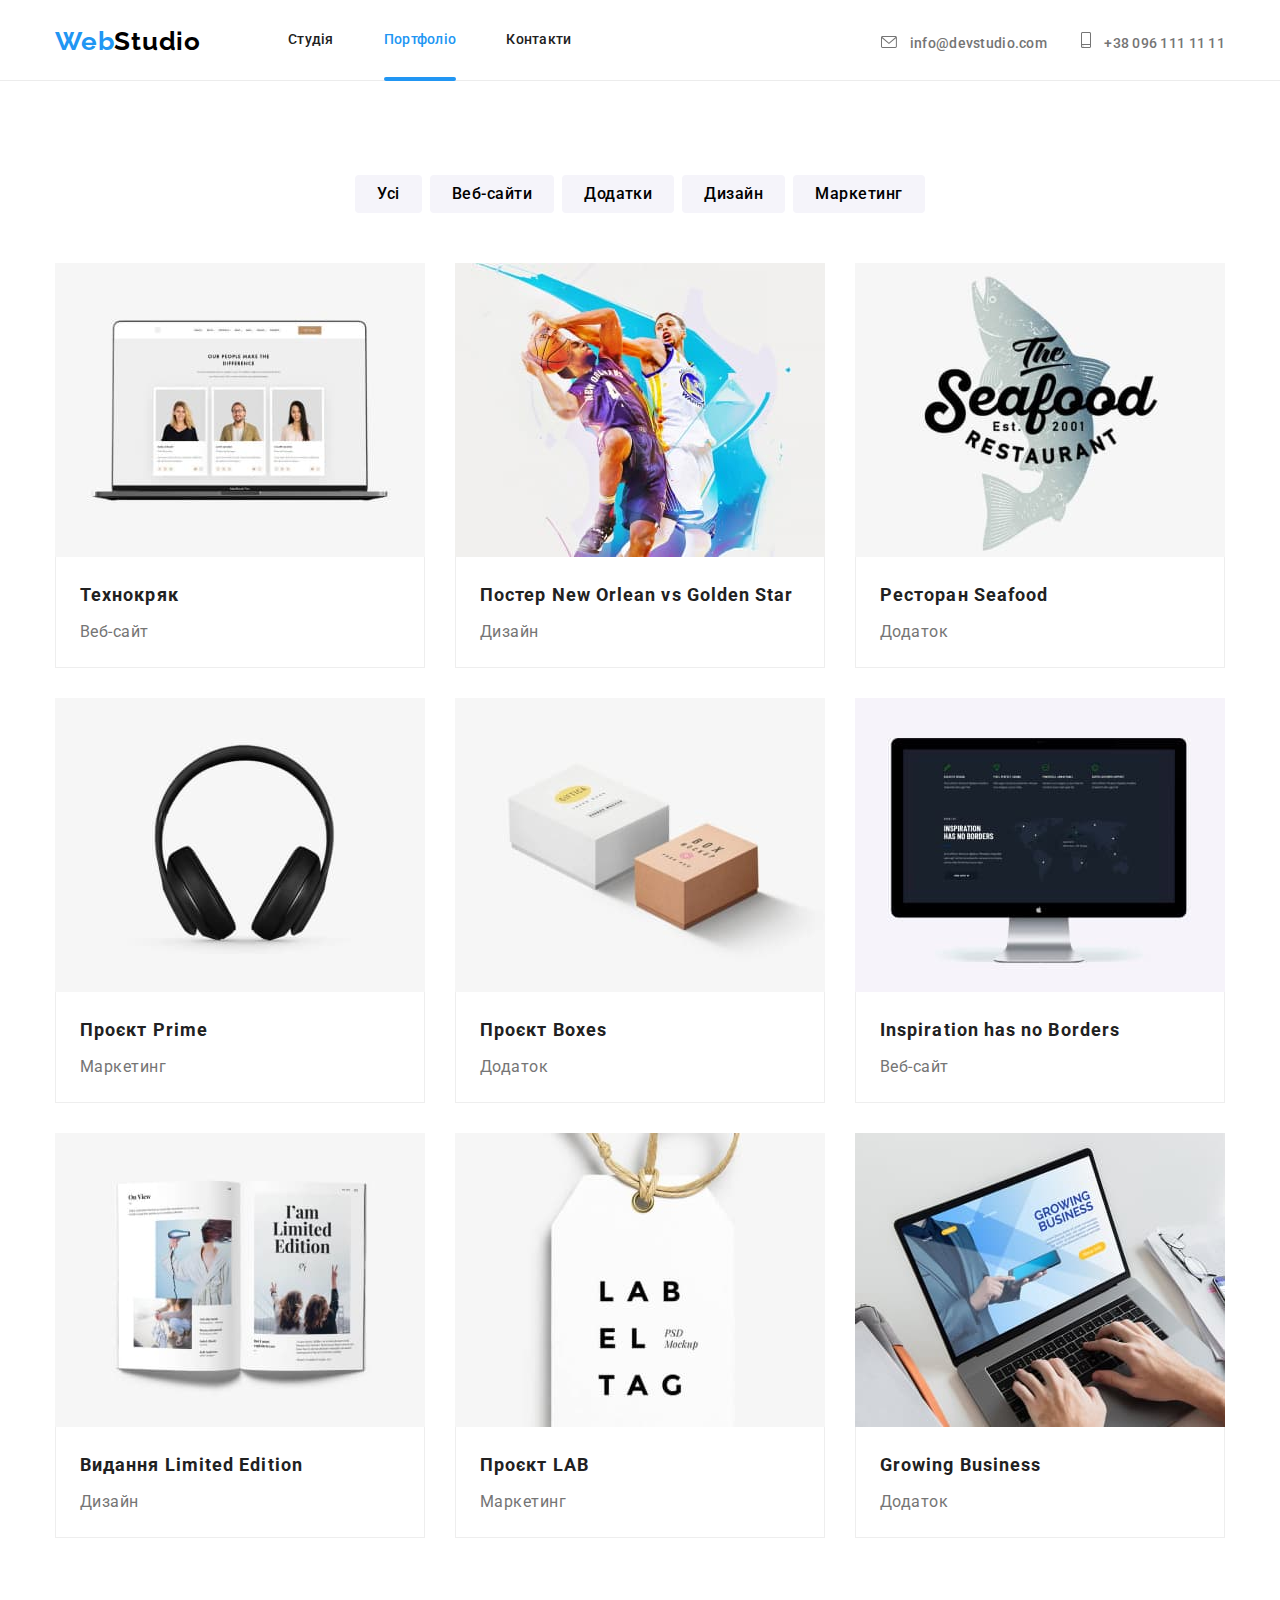
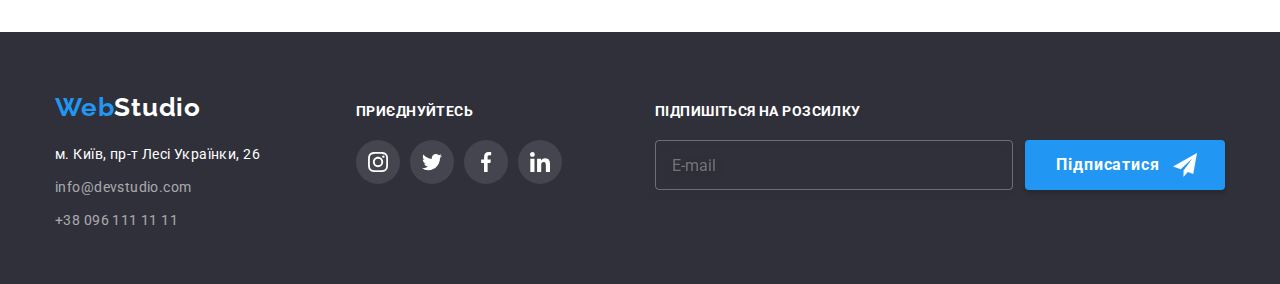
==== commit 2286d097: "портфолио" ====
--- a/portfolio.html
+++ b/portfolio.html
@@ -75,8 +75,12 @@
                 <ul class="projects">
                     <li class="projects__item">
                         <div class="projects__box">
-                            <img src="./images/techcrak.jpg" alt="Зображення ноутбуку з відкритим на ньому сайтом технокряк" width="370"
-                                height="294">
+                            <picture>
+                                <source srcset="./images/projects/techcrak-mobile.jpg 1x, ./images/projects/techcrak-mobile@2x.jpg 2x" media="(max-width: 767px)">
+                                <source srcset="./images/projects/techcrak-tablet.jpg 1x, ./images/projects/techcrak-tablet@2x.jpg 2x" media="(max-width: 1199px)">
+                                <source srcset="./images/projects/techcrak-desktop.jpg 1x, ./images/projects/techcrak-desktop@2x.jpg 2x" media="(min-width: 1200px)">
+                                <img class="projects__img" src="./images/projects/techcrak-desktop.jpg" alt="Зображення ноутбуку з відкритим на ньому сайтом технокряк">
+                            </picture>
                             <div class="projects__description-box">
                                 <p class="projects__desc">Ресурс пропонує комплексні пропозиції з різним рівнем функціоналу та сервісів. Все це дозволить відвідувачу отримати
                                     вичерпні відомості про компанію чи приватну особу.</p>
@@ -89,7 +93,16 @@
                     </li>
                     <li class="projects__item">
                         <div class="projects__box">
-                            <img src="./images/poster-neworlean.jpg" alt="Забраження постеру New Orlean vs Golden Star" width="370" height="294">
+                            <picture>
+                                <source srcset="./images/projects/poster-neworlean-mobile.jpg 1x, ./images/projects/poster-neworlean-mobile@2x.jpg 2x"
+                                    media="(max-width: 767px)">
+                                <source srcset="./images/projects/poster-neworlean-tablet.jpg 1x, ./images/projects/poster-neworlean-tablet@2x.jpg 2x"
+                                    media="(max-width: 1199px)">
+                                <source srcset="./images/projects/poster-neworlean-desktop.jpg 1x, ./images/projects/poster-neworlean-desktop@2x.jpg 2x"
+                                    media="(min-width: 1200px)">
+                                <img class="projects__img" src="./images/projects/poster-neworlean-desktop.jpg"
+                                    alt="Забраження постеру New Orlean vs Golden Star">
+                            </picture>
                             <div class="projects__description-box">
                                 <p class="projects__desc">Ресурс пропонує комплексні пропозиції з різним рівнем функціоналу та сервісів. Все це дозволить відвідувачу отримати
                                 вичерпні відомості про компанію чи приватну особу.</p>
@@ -102,7 +115,19 @@
                     </li>
                     <li class="projects__item">
                         <div class="projects__box">
-                            <img src="./images/restaurant-seafood.jpg" alt="Зображення логотипу ресторану Seafood" width="370" height="294">
+                            <picture>
+                                <source
+                                    srcset="./images/projects/restaurant-seafood-mobile.jpg 1x, ./images/projects/restaurant-seafood-mobile@2x.jpg 2x"
+                                    media="(max-width: 767px)">
+                                <source
+                                    srcset="./images/projects/restaurant-seafood-tablet.jpg 1x, ./images/projects/restaurant-seafood-tablet@2x.jpg 2x"
+                                    media="(max-width: 1199px)">
+                                <source
+                                    srcset="./images/projects/restaurant-seafood-desktop.jpg 1x, ./images/projects/restaurant-seafood-desktop@2x.jpg 2x"
+                                    media="(min-width: 1200px)">
+                                <img class="projects__img" src="./images/projects/restaurant-seafood-desktop.jpg"
+                                    alt="Зображення логотипу ресторану Seafood">
+                            </picture>
                             <div class="projects__description-box">
                                 <p class="projects__desc">Ресурс пропонує комплексні пропозиції з різним рівнем функціоналу та сервісів. Все це дозволить відвідувачу отримати
                                 вичерпні відомості про компанію чи приватну особу.</p>
@@ -115,7 +140,19 @@
                     </li>
                     <li class="projects__item">
                         <div class="projects__box">
-                            <img src="./images/project-prime.jpg" alt="Зображення навушників" width="370" height="294">
+                            <picture>
+                                <source
+                                    srcset="./images/projects/project-prime-mobile.jpg 1x, ./images/projects/project-prime-mobile@2x.jpg 2x"
+                                    media="(max-width: 767px)">
+                                <source
+                                    srcset="./images/projects/project-prime-tablet.jpg 1x, ./images/projects/project-prime-tablet@2x.jpg 2x"
+                                    media="(max-width: 1199px)">
+                                <source
+                                    srcset="./images/projects/project-prime-desktop.jpg 1x, ./images/projects/project-prime-desktop@2x.jpg 2x"
+                                    media="(min-width: 1200px)">
+                                <img class="projects__img" src="./images/projects/project-prime-desktop.jpg"
+                                    alt="Зображення навушників">
+                            </picture>
                             <div class="projects__description-box">
                                 <p class="projects__desc">Ресурс пропонує комплексні пропозиції з різним рівнем функціоналу та сервісів. Все це дозволить відвідувачу отримати
                                 вичерпні відомості про компанію чи приватну особу.</p>
@@ -128,7 +165,15 @@
                     </li>
                     <li class="projects__item">
                         <div class="projects__box">
-                            <img src="./images/project-boxes.jpg" alt="Зображення логотипу додатку проєкту Boxes" width="370" height="294">
+                            <picture>
+                                <source srcset="./images/projects/project-boxes-mobile.jpg 1x, ./images/projects/project-boxes-mobile@2x.jpg 2x"
+                                    media="(max-width: 767px)">
+                                <source srcset="./images/projects/project-boxes-tablet.jpg 1x, ./images/projects/project-boxes-tablet@2x.jpg 2x"
+                                    media="(max-width: 1199px)">
+                                <source srcset="./images/projects/project-boxes-desktop.jpg 1x, ./images/projects/project-boxes-desktop@2x.jpg 2x"
+                                    media="(min-width: 1200px)">
+                                <img class="projects__img" src="./images/projects/project-boxes-desktop.jpg" alt="Зображення логотипу додатку проєкту Boxes">
+                            </picture>
                             <div class="projects__description-box">
                                 <p class="projects__desc">Ресурс пропонує комплексні пропозиції з різним рівнем функціоналу та сервісів. Все це дозволить відвідувачу отримати
                                 вичерпні відомості про компанію чи приватну особу.</p>
@@ -141,8 +186,16 @@
                     </li>
                     <li class="projects__item">
                         <div class="projects__box">
-                            <img src="./images/borders.jpg" alt="Зображення компьютера з відкритим на ньому сайтом Inspiration has no Borders"
-                                width="370" height="294">
+                            <picture>
+                                <source srcset="./images/projects/borders-mobile.jpg 1x, ./images/projects/borders-mobile@2x.jpg 2x"
+                                    media="(max-width: 767px)">
+                                <source srcset="./images/projects/borders-tablet.jpg 1x, ./images/projects/borders-tablet@2x.jpg 2x"
+                                    media="(max-width: 1199px)">
+                                <source srcset="./images/projects/borders-desktop.jpg 1x, ./images/projects/borders-desktop@2x.jpg 2x"
+                                    media="(min-width: 1200px)">
+                                <img class="projects__img" src="./images/projects/borders-desktop.jpg"
+                                    alt="Зображення компьютера з відкритим на ньому сайтом Inspiration has no Borders">
+                            </picture>
                             <div class="projects__description-box">
                                 <p class="projects__desc">Ресурс пропонує комплексні пропозиції з різним рівнем функціоналу та сервісів. Все це дозволить відвідувачу отримати
                                 вичерпні відомості про компанію чи приватну особу.</p>
@@ -155,7 +208,16 @@
                     </li>
                     <li class="projects__item">
                         <div class="projects__box">
-                            <img src="./images/limited-edition.jpg" alt="Зоюраження книги Limited Edition" width="370" height="294">
+                            <picture>
+                                <source srcset="./images/projects/limited-edition-mobile.jpg 1x, ./images/projects/limited-edition-mobile@2x.jpg 2x"
+                                    media="(max-width: 767px)">
+                                <source srcset="./images/projects/limited-edition-tablet.jpg 1x, ./images/projects/limited-edition-tablet@2x.jpg 2x"
+                                    media="(max-width: 1199px)">
+                                <source srcset="./images/projects/limited-edition-desktop.jpg 1x, ./images/projects/limited-edition-desktop@2x.jpg 2x"
+                                    media="(min-width: 1200px)">
+                                <img class="projects__img" src="./images/projects/limited-edition-desktop.jpg"
+                                    alt="Зображення книги Limited Edition">
+                            </picture>
                             <div class="projects__description-box">
                                 <p class="projects__desc">Ресурс пропонує комплексні пропозиції з різним рівнем функціоналу та сервісів. Все це дозволить відвідувачу отримати
                                 вичерпні відомості про компанію чи приватну особу.</p>
@@ -168,7 +230,17 @@
                     </li>
                     <li class="projects__item">
                         <div class="projects__box">
-                            <img src="./images/project-lab.jpg" alt="Зображення логотипу проєкту LAB" width="370" height="294">
+                            <picture>
+                                <source srcset="./images/projects/project-lab-mobile.jpg 1x, ./images/projects/project-lab-mobile@2x.jpg 2x"
+                                    media="(max-width: 767px)">
+                                <source srcset="./images/projects/project-lab-tablet.jpg 1x, ./images/projects/project-lab-tablet@2x.jpg 2x"
+                                    media="(max-width: 1199px)">
+                                <source
+                                    srcset="./images/projects/project-lab-desktop.jpg 1x, ./images/projects/project-lab-desktop@2x.jpg 2x"
+                                    media="(min-width: 1200px)">
+                                <img class="projects__img" src="./images/projects/project-lab-desktop.jpg"
+                                    alt="Зображення логотипу проєкту LAB">
+                            </picture>
                             <div class="projects__description-box">
                                 <p class="projects__desc">Ресурс пропонує комплексні пропозиції з різним рівнем функціоналу та сервісів. Все це дозволить відвідувачу отримати
                                 вичерпні відомості про компанію чи приватну особу.</p>
@@ -181,7 +253,15 @@
                     </li>
                     <li class="projects__item">
                         <div class="projects__box">
-                            <img src="./images/growing-business.jpg" alt="Зображення промо Growing Business" width="370" height="294">
+                            <picture>
+                                <source srcset="./images/projects/growing-business-mobile.jpg 1x, ./images/projects/growing-business-mobile@2x.jpg 2x"
+                                    media="(max-width: 767px)">
+                                <source srcset="./images/projects/growing-business-tablet.jpg 1x, ./images/projects/growing-business-tablet@2x.jpg 2x"
+                                    media="(max-width: 1199px)">
+                                <source srcset="./images/projects/growing-business-desktop.jpg 1x, ./images/projects/growing-business-desktop@2x.jpg 2x"
+                                    media="(min-width: 1200px)">
+                                <img class="projects__img" src="./images/projects/growing-business-desktop.jpg" alt="Зображення промо Growing Business">
+                            </picture>
                             <div class="projects__description-box">
                                 <p class="projects__desc">Ресурс пропонує комплексні пропозиції з різним рівнем функціоналу та сервісів. Все це дозволить відвідувачу отримати
                                 вичерпні відомості про компанію чи приватну особу.</p>
@@ -207,7 +287,7 @@
                         <a class="footer__contacts" href="tel:+380961111111">+38 096 111 11 11</a>
                     </address>
                 </div>
-                <div>
+                <div class="footer__scials">
                     <h3 class="footer__invitation">Приєднуйтесь</h3>
                     <ul class="socials">
                         <li class="socials__item">
--- a/css/main.min.css
+++ b/css/main.min.css
@@ -1 +1 @@
-:root{--brand-color-bcg: #2F303A;--brand-color: #2196F3;--brand-color-text: #757575;--brand-timefn: cubic-bezier(0.4, 0, 0.2, 1)}body{font-family:"roboto",sans-serif;color:#212121;background:#fff}header{border-bottom:1px solid #ececec}ul,h1,h2,h3,p{margin:0;padding:0}img{display:block}input{padding:0}.container{max-width:1200px;margin:0px auto;padding:0px 15px}.section{padding:94px 0px}.is-hidden{visibility:hidden;opacity:0;pointer-events:none}.advantages{list-style-type:none;display:-webkit-box;display:-ms-flexbox;display:flex;-webkit-box-pack:justify;-ms-flex-pack:justify;justify-content:space-between;-webkit-box-align:start;-ms-flex-align:start;align-items:flex-start}.advantages__item{-ms-flex-preferred-size:270px;flex-basis:270px}.advantages__icon-conteiner{width:270px;height:120px;display:-webkit-box;display:-ms-flexbox;display:flex;-webkit-box-pack:center;-ms-flex-pack:center;justify-content:center;-webkit-box-align:center;-ms-flex-align:center;align-items:center;margin-bottom:30px;background:#f5f4fa;border-radius:4px}.advantages__title{font-weight:700;font-size:14px;line-height:1.14;letter-spacing:.03em;text-transform:uppercase;margin-bottom:10px}.advantages__description{font-size:14px;line-height:1.71;letter-spacing:.03em;color:var(--brand-color-text)}.backdrop{width:100%;height:100%;position:fixed;top:0;left:0;background-color:rgba(0,0,0,.2);-webkit-transition:opacity 250ms var(--brand-timefn),visibility 250ms var(--brand-timefn);transition:opacity 250ms var(--brand-timefn),visibility 250ms var(--brand-timefn)}.clients{list-style-type:none;display:-webkit-box;display:-ms-flexbox;display:flex;-webkit-box-pack:center;-ms-flex-pack:center;justify-content:center;gap:30px}.clients__item{width:170px;height:92px}.clients__link{width:100%;height:100%;display:-webkit-box;display:-ms-flexbox;display:flex;-webkit-box-pack:center;-ms-flex-pack:center;justify-content:center;-webkit-box-align:center;-ms-flex-align:center;align-items:center;border:1px solid #afb1b8;border-radius:4px;color:#afb1b8;-webkit-transition:color 250ms var(--brand-timefn),border-color 250ms var(--brand-timefn);transition:color 250ms var(--brand-timefn),border-color 250ms var(--brand-timefn)}.clients__link:hover{border-color:var(--brand-color);color:var(--brand-color)}.clients__link:focus{border-color:var(--brand-color);color:var(--brand-color)}.clients__icon{fill:currentColor}.filter{list-style-type:none;display:-webkit-box;display:-ms-flexbox;display:flex;-webkit-box-pack:center;-ms-flex-pack:center;justify-content:center;margin-bottom:50px;gap:8px}.filter__item{font-family:inherit;background:#f5f4fa;border-radius:4px;font-weight:500;font-size:16px;line-height:1.62;text-align:center;letter-spacing:.03em;cursor:pointer;border:none;padding:6px 22px;-webkit-transition:color 250ms var(--brand-timefn),background 250ms var(--brand-timefn),-webkit-box-shadow 250ms var(--brand-timefn);transition:color 250ms var(--brand-timefn),background 250ms var(--brand-timefn),-webkit-box-shadow 250ms var(--brand-timefn);transition:color 250ms var(--brand-timefn),background 250ms var(--brand-timefn),box-shadow 250ms var(--brand-timefn);transition:color 250ms var(--brand-timefn),background 250ms var(--brand-timefn),box-shadow 250ms var(--brand-timefn),-webkit-box-shadow 250ms var(--brand-timefn)}.filter__item:hover,.filter__item:focus{background:var(--brand-color);-webkit-box-shadow:0px 3px 1px rgba(0,0,0,.1),0px 1px 2px rgba(0,0,0,.08),0px 2px 2px rgba(0,0,0,.12);box-shadow:0px 3px 1px rgba(0,0,0,.1),0px 1px 2px rgba(0,0,0,.08),0px 2px 2px rgba(0,0,0,.12);border-radius:4px;color:#fff}.footer{background-color:var(--brand-color-bcg);padding:60px 0px}.footer__conteiner{display:-webkit-box;display:-ms-flexbox;display:flex;-webkit-box-align:baseline;-ms-flex-align:baseline;align-items:baseline;gap:70px}.footer__adress{width:231px;height:132px}.footer__logo{display:block;margin-bottom:20px}.footer__logo--white{color:#fff}.footer__physical-address{font-style:normal;font-size:14px;line-height:1.71;letter-spacing:.03em;color:#fff;margin-bottom:9px}.footer__contacts{font-style:normal;font-size:14px;line-height:1.71;letter-spacing:.03em;text-decoration:none;color:rgba(255,255,255,.6);display:block;-webkit-transition:color 250ms var(--brand-timefn);transition:color 250ms var(--brand-timefn)}.footer__contacts:hover,.footer__contacts:focus{color:var(--brand-color)}.footer__contacts:not(:last-child){margin-bottom:9px}.footer__invitation{font-weight:700;font-size:14px;line-height:1.14;letter-spacing:.03em;text-transform:uppercase;color:#fff;margin-bottom:20px}.footer__form{width:570px;margin-left:auto;position:relative}.footer__email{width:358px;height:50px;padding:15px 16px;border:1px solid rgba(255,255,255,.3);border-radius:4px;background-color:rgba(0,0,0,0);-webkit-filter:drop-shadow(0px 4px 4px rgba(0, 0, 0, 0.15));filter:drop-shadow(0px 4px 4px rgba(0, 0, 0, 0.15));color:#fff;-webkit-transition:border-color 250ms var(--brand-timefn);transition:border-color 250ms var(--brand-timefn)}.footer__email:focus{outline:none;border-color:var(--brand-color)}.footer__send-button{width:200px;height:50px;position:absolute;right:0;bottom:0;background:var(--brand-color);-webkit-box-shadow:0px 4px 4px rgba(0,0,0,.15);box-shadow:0px 4px 4px rgba(0,0,0,.15);border-radius:4px;border:none;padding:10px 62px 10px 28px;cursor:pointer;font-weight:700;font-size:16px;line-height:1.88;color:#fff;letter-spacing:.06em;-webkit-transition:background 250ms var(--brand-timefn);transition:background 250ms var(--brand-timefn)}.footer__send-button:hover,.footer__send-button:focus{background:#188ce8}.footer__send-icon{position:absolute;top:13px;right:28px;fill:currentColor}.header{height:60px;display:-webkit-box;display:-ms-flexbox;display:flex}@media(min-width: 768px){.header{height:80px}}.header__logo{padding:16px 0;margin-right:auto}@media(min-width: 768px){.header__logo{margin-right:93px;padding:26px 0;margin-right:87px}}.header__logo--black{color:#000}.header__mobile-menu-open{width:40px;height:40px;border:none;padding:10px 0;background:none;cursor:pointer}.header__mobile-menu-open:hover,.header__mobile-menu-open:focus{color:var(--brand-color)}@media(min-width: 768px){.header__mobile-menu-open{display:none}}.header__mobile-menu-icon{fill:currentColor}.header__navigation{display:none}@media(min-width: 768px){.header__navigation{display:-webkit-box;display:-ms-flexbox;display:flex}}.header__navigation-item:not(:last-child){margin-right:50px}.header__navigation-link{display:block;padding:32px 0px}.header__container-contacts{display:none;margin-left:auto;padding:21px 0px}@media(min-width: 768px){.header__container-contacts{display:block}}@media(max-width: 1200px){.header__container-contacts{width:138px}}@media(min-width: 1200px){.header__container-contacts{padding:32px 0px}}.header__contacts{font-weight:500;font-size:12px;line-height:1.17;letter-spacing:.02em;color:var(--brand-color-text);text-decoration:none;-webkit-transition:color 250ms var(--brand-timefn);transition:color 250ms var(--brand-timefn);display:-webkit-box;display:-ms-flexbox;display:flex}.header__contacts:hover,.header__contacts:focus{color:var(--brand-color)}@media(min-width: 1200px){.header__contacts{display:inline-block;font-size:14px;line-height:1.14}}.header__contacts:not(:last-child){margin-bottom:10px}@media(min-width: 1200px){.header__contacts:not(:last-child){margin-bottom:0;margin-right:30px}}.header__mail-icon{width:14px;height:10px;margin-right:8px;fill:currentColor}@media(min-width: 1200px){.header__mail-icon{width:16px;height:12px;margin-right:10px}}.header__tel-icon{width:10px;height:14px;margin-right:8px;fill:currentColor}@media(min-width: 1200px){.header__tel-icon{margin-right:10px;width:10px;height:16px}}.hero-section{background-color:var(--brand-color-bcg);background-image:-webkit-gradient(linear, left top, left bottom, from(rgba(47, 48, 58, 0.4)), to(rgba(47, 48, 58, 0.4))),url("../images/bcgimg.jpg");background-image:linear-gradient(rgba(47, 48, 58, 0.4), rgba(47, 48, 58, 0.4)),url("../images/bcgimg.jpg");background-repeat:no-repeat;background-position:center;padding:200px 0px}.hero-section__tagline{max-width:696px;font-weight:900;font-size:44px;line-height:1.36;text-align:center;letter-spacing:.06em;text-transform:uppercase;color:#fff;margin:0 auto 30px auto}.hero-section__top-button{font-family:inherit;background:var(--brand-color);-webkit-box-shadow:0px 4px 4px rgba(0,0,0,.15);box-shadow:0px 4px 4px rgba(0,0,0,.15);border:none;border-radius:4px;cursor:pointer;font-weight:700;font-size:16px;line-height:1.88;display:-webkit-box;display:-ms-flexbox;display:flex;-webkit-box-align:center;-ms-flex-align:center;align-items:center;text-align:center;letter-spacing:.06em;color:#fff;margin:0px auto;padding:10px 32px;-webkit-transition:background 250ms var(--brand-timefn);transition:background 250ms var(--brand-timefn)}.hero-section__top-button:hover,.hero-section__top-button:focus{background:#188ce8}.logo{font-family:"Raleway";font-style:normal;text-decoration:none;font-weight:700;font-size:24px;line-height:1.17;letter-spacing:.03em;color:var(--brand-color)}@media(min-width: 1200px){.logo{font-size:26px;line-height:1.19}}.mobile-menu{position:fixed;width:100%;height:100%;top:0;left:0;padding:48px 40px;background-color:#fff;-webkit-transform:translateX(100%);transform:translateX(100%);-webkit-transition:-webkit-transform 250ms var(--brand-timefn);transition:-webkit-transform 250ms var(--brand-timefn);transition:transform 250ms var(--brand-timefn);transition:transform 250ms var(--brand-timefn), -webkit-transform 250ms var(--brand-timefn)}.mobile-menu.is-open{-webkit-transform:translateX(0);transform:translateX(0)}.mobile-menu__close-button{position:absolute;top:10px;right:15px;width:40px;height:40px;padding:0;border:none;background:none;color:#212121}.mobile-menu__close-button:hover,.mobile-menu__close-button:focus{color:var(--brand-color)}.mobile-menu__close-icon{fill:currentColor}.mobile-menu__item:not(:last-child){margin-bottom:32px}.mobile-menu__link{font-size:40px;line-height:1.175;letter-spacing:.02em;color:#212121}.mobile-menu__contact-tel{position:absolute;bottom:194px;text-decoration:none;font-weight:500;font-size:34px;line-height:1.18;letter-spacing:.02em;color:var(--brand-color)}.mobile-menu__contact-mail{position:absolute;bottom:134px;text-decoration:none;font-weight:500;font-size:24px;line-height:1.17;letter-spacing:.02em;color:var(--brand-color-text)}.mobile-menu__socials{position:absolute;bottom:48px;display:-webkit-box;display:-ms-flexbox;display:flex;gap:10px;list-style-type:none}.mobile-menu__socials-item:not(:last-child)::after{content:"";height:22px;border-right:1px solid rgba(33,33,33,.2);margin-left:10px}.mobile-menu__socials-link{text-decoration:none;font-weight:500;font-size:18px;line-height:1.22;letter-spacing:.02em;color:var(--brand-color)}.modal{position:absolute;width:528px;height:581px;background:#fff;-webkit-box-shadow:0px 1px 3px rgba(0,0,0,.12),0px 1px 1px rgba(0,0,0,.14),0px 2px 1px rgba(0,0,0,.2);box-shadow:0px 1px 3px rgba(0,0,0,.12),0px 1px 1px rgba(0,0,0,.14),0px 2px 1px rgba(0,0,0,.2);border-radius:4px;position:absolute;top:50%;left:50%;-webkit-transform:translate(-50%, -50%);transform:translate(-50%, -50%);padding:40px}.modal__close-button{width:30px;height:30px;cursor:pointer;border:1px solid rgba(0,0,0,.1);border-radius:50%;background:#fff;font-size:11px;position:absolute;top:8px;right:8px}.modal__close-icon{fill:currentColor;position:absolute;top:50%;left:50%;-webkit-transform:translate(-50%, -50%);transform:translate(-50%, -50%)}.modal__close-icon:hover{color:var(--brand-color)}.modal__caption{margin-bottom:12px;font-weight:700;font-size:20px;line-height:1.15;text-align:center;letter-spacing:.03em;color:#212121}.modal__input-wrapper{position:relative}.modal__label{display:block;margin-bottom:4px;font-weight:400;font-size:12px;line-height:1.17;letter-spacing:.01em;color:var(--brand-color-text)}.modal__personal-data{display:block;width:100%;padding:11px 12px 11px 42px;margin-bottom:10px;border:1px solid rgba(33,33,33,.2);border-radius:4px;-webkit-transition:border-color 250ms var(--brand-timefn);transition:border-color 250ms var(--brand-timefn)}.modal__personal-data:focus{outline:none;border-color:var(--brand-color)}.modal__input-icon{position:absolute;left:12px;bottom:11px;-webkit-transition:fill 250ms var(--brand-timefn);transition:fill 250ms var(--brand-timefn)}.modal__personal-data:focus+.modal__input-icon{fill:var(--brand-color)}.modal__comment{display:block;width:100%;height:120px;resize:none;border:1px solid rgba(33,33,33,.2);border-radius:4px;margin-bottom:20px;padding:12px 16px;-webkit-transition:border-color 250ms var(--brand-timefn);transition:border-color 250ms var(--brand-timefn)}.modal__comment:focus{outline:none;border-color:var(--brand-color)}.modal__comment::-webkit-input-placeholder{font-weight:400;font-size:12px;line-height:1.17;letter-spacing:.01em;color:rgba(117,117,117,.5)}.modal__comment::-moz-placeholder{font-weight:400;font-size:12px;line-height:1.17;letter-spacing:.01em;color:rgba(117,117,117,.5)}.modal__comment:-ms-input-placeholder{font-weight:400;font-size:12px;line-height:1.17;letter-spacing:.01em;color:rgba(117,117,117,.5)}.modal__comment::-ms-input-placeholder{font-weight:400;font-size:12px;line-height:1.17;letter-spacing:.01em;color:rgba(117,117,117,.5)}.modal__comment::placeholder{font-weight:400;font-size:12px;line-height:1.17;letter-spacing:.01em;color:rgba(117,117,117,.5)}.modal__checkbox{position:relative;margin-left:14px}.modal__uncheck-icon{position:absolute;-webkit-transform:translateY(20%);transform:translateY(20%);z-index:-1}.modal__check-icon{position:absolute;fill:var(--brand-color);-webkit-transform:translateY(20%) translateX(-119%);transform:translateY(20%) translateX(-119%);opacity:0;z-index:-1;-webkit-transition:opacity 250ms var(--brand-timefn);transition:opacity 250ms var(--brand-timefn)}.modal__license-agreement{opacity:0;width:16px;height:15px}.modal__license-agreement:checked+.modal__check-icon{opacity:1}.modal__license-agreement-text{font-size:14px;line-height:1.71;letter-spacing:.03em;color:var(--brand-color-text)}.modal__license-link{font-size:14px;line-height:1.71;letter-spacing:.03em;color:var(--brand-color)}.modal__send-button{position:absolute;bottom:40px;left:50%;-webkit-transform:translateX(-50%);transform:translateX(-50%);width:200px;height:50px;background:var(--brand-color);-webkit-box-shadow:0px 4px 4px rgba(0,0,0,.15);box-shadow:0px 4px 4px rgba(0,0,0,.15);border:none;border-radius:4px;cursor:pointer;font-weight:700;font-size:16px;line-height:1.88;letter-spacing:.06em;color:#fff;-webkit-transition:background 250ms var(--brand-timefn);transition:background 250ms var(--brand-timefn)}.modal__send-button:hover,.modal__send-button:focus{background:#188ce8}.navigation{list-style-type:none;font-weight:500;font-size:14px;line-height:1.14;letter-spacing:.02em}.navigation__link{text-decoration:none;color:inherit;-webkit-transition:color 250ms var(--brand-timefn);transition:color 250ms var(--brand-timefn)}.navigation__link:visited{color:inherit}.navigation__link:hover,.navigation__link:focus{color:var(--brand-color)}.navigation__activ{color:var(--brand-color);position:relative}.navigation__activ::after{content:"";width:100%;height:4px;background-color:var(--brand-color);border-radius:2px;display:block;position:absolute;-webkit-transform:translateY(-75%);transform:translateY(-75%)}.projects{list-style-type:none;display:-webkit-box;display:-ms-flexbox;display:flex;-ms-flex-wrap:wrap;flex-wrap:wrap;gap:30px}.projects__item{background:#fff;-ms-flex-preferred-size:calc((100% - 60px)/3);flex-basis:calc((100% - 60px)/3);-webkit-transition:-webkit-box-shadow 250ms var(--brand-timefn);transition:-webkit-box-shadow 250ms var(--brand-timefn);transition:box-shadow 250ms var(--brand-timefn);transition:box-shadow 250ms var(--brand-timefn), -webkit-box-shadow 250ms var(--brand-timefn)}.projects__item:hover{-webkit-box-shadow:0px 1px 1px rgba(0,0,0,.12),0px 4px 4px rgba(0,0,0,.06),1px 4px 6px rgba(0,0,0,.16);box-shadow:0px 1px 1px rgba(0,0,0,.12),0px 4px 4px rgba(0,0,0,.06),1px 4px 6px rgba(0,0,0,.16)}.projects__box{width:370px;height:294px;overflow:hidden}.projects__description-box{width:370px;height:294px;background-color:rgba(33,150,243,.9);padding:63px 24px;-webkit-transition:-webkit-transform 250ms var(--brand-timefn);transition:-webkit-transform 250ms var(--brand-timefn);transition:transform 250ms var(--brand-timefn);transition:transform 250ms var(--brand-timefn), -webkit-transform 250ms var(--brand-timefn)}.projects__item:hover .projects__description-box{-webkit-transform:translateY(-100%);transform:translateY(-100%)}.projects__desc{font-weight:400;font-size:18px;line-height:1.56;letter-spacing:.03em;color:#fff}.projects__inner{border-right:1px solid #eee;border-left:1px solid #eee;border-bottom:1px solid #eee;padding:20px 24px}.projects__name{font-weight:700;font-size:18px;line-height:2;letter-spacing:.06em;margin-bottom:4px}.projects__type{font-size:16px;line-height:1.88;letter-spacing:.03em;color:var(--brand-color-text)}.section-title{font-weight:700;font-size:36px;line-height:1.17;text-align:center;letter-spacing:.03em;margin-bottom:50px}.socials{list-style-type:none;display:-webkit-box;display:-ms-flexbox;display:flex;-webkit-box-pack:center;-ms-flex-pack:center;justify-content:center;gap:10px}.socials__item{width:44px;height:44px;display:-webkit-box;display:-ms-flexbox;display:flex;-webkit-box-pack:center;-ms-flex-pack:center;justify-content:center;-webkit-box-align:center;-ms-flex-align:center;align-items:center}.socials__link{width:100%;height:100%;display:-webkit-box;display:-ms-flexbox;display:flex;-webkit-box-pack:center;-ms-flex-pack:center;justify-content:center;-webkit-box-align:center;-ms-flex-align:center;align-items:center;border-radius:50% 50%}.socials__link--grey{color:#afb1b8;-webkit-transition:color 250ms var(--brand-timefn),background 250ms var(--brand-timefn);transition:color 250ms var(--brand-timefn),background 250ms var(--brand-timefn)}.socials__link--grey:hover,.socials__link--grey:focus{background-color:var(--brand-color);color:#fff}.socials__link--white{background-color:rgba(255,255,255,.1);color:#fff;-webkit-transition:background-color 250ms var(--brand-timefn);transition:background-color 250ms var(--brand-timefn)}.socials__link--white:hover,.socials__link--white:focus{background-color:var(--brand-color)}.socials__icon{fill:currentColor}.specializations{padding-bottom:94px}.specializations__list{list-style-type:none;display:-webkit-box;display:-ms-flexbox;display:flex;gap:30px}.specializations__wrapper{width:370px;height:294px;display:-webkit-box;display:-ms-flexbox;display:flex;-webkit-box-pack:center;-ms-flex-pack:center;justify-content:center;-webkit-box-align:center;-ms-flex-align:center;align-items:center;position:relative;bottom:0}.specializations__inner{width:100%;height:70px;background-color:rgba(47,48,58,.8);position:absolute;bottom:0;display:-webkit-box;display:-ms-flexbox;display:flex;-webkit-box-pack:center;-ms-flex-pack:center;justify-content:center;-webkit-box-align:center;-ms-flex-align:center;align-items:center}.specializations__direction{font-weight:700;font-size:14px;line-height:1.14;text-align:center;letter-spacing:.03em;text-transform:uppercase;color:#fff}.team{background-color:#f5f4fa}.team__list{list-style-type:none;display:-webkit-box;display:-ms-flexbox;display:flex;gap:30px}.team__item{background:#fff;-webkit-box-shadow:0px 1px 3px rgba(0,0,0,.12),0px 1px 1px rgba(0,0,0,.14),0px 2px 1px rgba(0,0,0,.2);box-shadow:0px 1px 3px rgba(0,0,0,.12),0px 1px 1px rgba(0,0,0,.14),0px 2px 1px rgba(0,0,0,.2);border-radius:0px 0px 4px 4px;padding-bottom:30px}.team__member-name{font-weight:500;font-size:16px;line-height:1.19;text-align:center;letter-spacing:.03em;margin:30px 0 10px 0}.team__member-profession{margin-bottom:16px;font-size:16px;line-height:1.19;text-align:center;letter-spacing:.03em;color:var(--brand-color-text)}/*# sourceMappingURL=main.min.css.map */+:root{--brand-color-bcg: #2F303A;--brand-color: #2196F3;--brand-color-text: #757575;--brand-timefn: cubic-bezier(0.4, 0, 0.2, 1)}body{font-family:"roboto",sans-serif;color:#212121;background:#fff}header{border-bottom:1px solid #ececec}ul,h1,h2,h3,p{margin:0;padding:0}img{display:block;max-width:100%;height:auto;-o-object-fit:cover;object-fit:cover}input{padding:0}.container{max-width:480px;margin:0px auto;padding:0px 15px}@media(min-width: 768px){.container{max-width:768px}}@media(min-width: 1200px){.container{max-width:1200px}}.section{padding:60px 0px}@media(min-width: 1200px){.section{padding:94px 0px}}.is-hidden{visibility:hidden;opacity:0;pointer-events:none}.advantages{list-style-type:none}@media(min-width: 768px){.advantages{display:-webkit-box;display:-ms-flexbox;display:flex;-webkit-box-pack:center;-ms-flex-pack:center;justify-content:center;-webkit-box-align:start;-ms-flex-align:start;align-items:flex-start;gap:30px;-ms-flex-wrap:wrap;flex-wrap:wrap}}@media(max-width: 767px){.advantages__item{margin-right:auto;margin-left:auto;max-width:450px;margin-bottom:30px}}@media(min-width: 768px){.advantages__item{-ms-flex-preferred-size:354px;flex-basis:354px}}@media(min-width: 1200px){.advantages__item{-ms-flex-preferred-size:270px;flex-basis:270px}}.advantages__icon-conteiner{max-width:450px;height:120px;display:-webkit-box;display:-ms-flexbox;display:flex;-webkit-box-pack:center;-ms-flex-pack:center;justify-content:center;-webkit-box-align:center;-ms-flex-align:center;align-items:center;margin-bottom:30px;background:#f5f4fa;border-radius:4px}@media(min-width: 768px){.advantages__icon-conteiner{max-width:354px}}@media(min-width: 1200px){.advantages__icon-conteiner{max-width:270px}}.advantages__title{font-weight:700;font-size:14px;line-height:1.14;letter-spacing:.03em;text-transform:uppercase;margin-bottom:10px}@media(max-width: 767px){.advantages__title{text-align:center}}.advantages__description{font-size:14px;line-height:1.71;letter-spacing:.03em;color:var(--brand-color-text)}.backdrop{width:100%;height:100%;position:fixed;top:0;left:0;background-color:rgba(0,0,0,.2);-webkit-transition:opacity 250ms var(--brand-timefn),visibility 250ms var(--brand-timefn);transition:opacity 250ms var(--brand-timefn),visibility 250ms var(--brand-timefn)}.clients{list-style-type:none;display:-webkit-box;display:-ms-flexbox;display:flex;-webkit-box-pack:center;-ms-flex-pack:center;justify-content:center;gap:30px;-ms-flex-wrap:wrap;flex-wrap:wrap}.clients__item{width:210px;height:92px}@media(min-width: 768px){.clients__item{width:226px}}@media(min-width: 1200px){.clients__item{width:170px}}.clients__link{width:100%;height:100%;display:-webkit-box;display:-ms-flexbox;display:flex;-webkit-box-pack:center;-ms-flex-pack:center;justify-content:center;-webkit-box-align:center;-ms-flex-align:center;align-items:center;border:1px solid #afb1b8;border-radius:4px;color:#afb1b8;-webkit-transition:color 250ms var(--brand-timefn),border-color 250ms var(--brand-timefn);transition:color 250ms var(--brand-timefn),border-color 250ms var(--brand-timefn)}.clients__link:hover{border-color:var(--brand-color);color:var(--brand-color)}.clients__link:focus{border-color:var(--brand-color);color:var(--brand-color)}.clients__icon{fill:currentColor}.filter{list-style-type:none;display:-webkit-box;display:-ms-flexbox;display:flex;-ms-flex-wrap:wrap;flex-wrap:wrap;margin-bottom:50px;gap:8px}@media(min-width: 768px){.filter{-webkit-box-pack:center;-ms-flex-pack:center;justify-content:center}}.filter__item{font-family:inherit;background:#f5f4fa;border-radius:4px;font-weight:500;font-size:16px;line-height:1.62;text-align:center;letter-spacing:.03em;cursor:pointer;border:none;padding:6px 22px;-webkit-transition:color 250ms var(--brand-timefn),background 250ms var(--brand-timefn),-webkit-box-shadow 250ms var(--brand-timefn);transition:color 250ms var(--brand-timefn),background 250ms var(--brand-timefn),-webkit-box-shadow 250ms var(--brand-timefn);transition:color 250ms var(--brand-timefn),background 250ms var(--brand-timefn),box-shadow 250ms var(--brand-timefn);transition:color 250ms var(--brand-timefn),background 250ms var(--brand-timefn),box-shadow 250ms var(--brand-timefn),-webkit-box-shadow 250ms var(--brand-timefn)}.filter__item:hover,.filter__item:focus{background:var(--brand-color);-webkit-box-shadow:0px 3px 1px rgba(0,0,0,.1),0px 1px 2px rgba(0,0,0,.08),0px 2px 2px rgba(0,0,0,.12);box-shadow:0px 3px 1px rgba(0,0,0,.1),0px 1px 2px rgba(0,0,0,.08),0px 2px 2px rgba(0,0,0,.12);border-radius:4px;color:#fff}.footer{background-color:var(--brand-color-bcg);padding:60px 0px}@media(min-width: 768px)and (max-width: 1199px){.footer__conteiner{display:-webkit-box;display:-ms-flexbox;display:flex;-webkit-box-align:baseline;-ms-flex-align:baseline;align-items:baseline;-ms-flex-wrap:wrap;flex-wrap:wrap;-webkit-box-pack:center;-ms-flex-pack:center;justify-content:center;-webkit-column-gap:165px;-moz-column-gap:165px;column-gap:165px;row-gap:60px}}@media(min-width: 1200px){.footer__conteiner{display:-webkit-box;display:-ms-flexbox;display:flex;-webkit-box-align:baseline;-ms-flex-align:baseline;align-items:baseline}}.footer__adress{width:231px;height:132px}@media(max-width: 767px){.footer__adress{margin-left:auto;margin-right:auto;margin-bottom:60px}}@media(min-width: 1200px){.footer__adress{margin-right:70px}}.footer__logo{display:block;margin-bottom:20px}@media(max-width: 1199px){.footer__logo{text-align:center}}.footer__logo--white{color:#fff}.footer__physical-address{font-style:normal;font-size:14px;line-height:1.71;letter-spacing:.03em;color:#fff;margin-bottom:8px}@media(min-width: 1200px){.footer__physical-address{margin-bottom:9px}}@media(max-width: 1199px){.footer__physical-address{text-align:center}}.footer__contacts{font-style:normal;font-size:14px;line-height:1.71;letter-spacing:.03em;text-decoration:none;color:rgba(255,255,255,.6);display:block;-webkit-transition:color 250ms var(--brand-timefn);transition:color 250ms var(--brand-timefn)}.footer__contacts:hover,.footer__contacts:focus{color:var(--brand-color)}@media(max-width: 1199px){.footer__contacts{text-align:center}}.footer__contacts:not(:last-child){margin-bottom:8px}@media(min-width: 1200px){.footer__contacts:not(:last-child){margin-bottom:9px}}@media(min-width: 1200px){.footer__scials{margin-right:93px}}@media(max-width: 767px){.footer__scials{margin-bottom:60px}}.footer__invitation{font-weight:700;font-size:14px;line-height:1.14;letter-spacing:.03em;text-transform:uppercase;color:#fff;margin-bottom:20px}@media(max-width: 1199px){.footer__invitation{text-align:center}}.footer__form{position:relative}@media(min-width: 768px){.footer__form{width:450px}}@media(min-width: 1200px){.footer__form{width:570px;height:86px}}@media(max-width: 767px){.footer__form{max-width:450px}}@media(max-width: 1199px){.footer__form{margin-left:auto;margin-right:auto}}.footer__email{display:block;width:100%;height:50px;padding:15px 16px;border:1px solid rgba(255,255,255,.3);border-radius:4px;background-color:rgba(0,0,0,0);-webkit-filter:drop-shadow(0px 4px 4px rgba(0, 0, 0, 0.15));filter:drop-shadow(0px 4px 4px rgba(0, 0, 0, 0.15));color:#fff;-webkit-transition:border-color 250ms var(--brand-timefn);transition:border-color 250ms var(--brand-timefn)}.footer__email:focus{outline:none;border-color:var(--brand-color)}@media(min-width: 1200px){.footer__email{width:358px}}.footer__send-button{width:200px;height:50px;position:relative;display:block;background:var(--brand-color);-webkit-box-shadow:0px 4px 4px rgba(0,0,0,.15);box-shadow:0px 4px 4px rgba(0,0,0,.15);border-radius:4px;border:none;padding:10px 62px 10px 28px;cursor:pointer;font-weight:700;font-size:16px;line-height:1.88;color:#fff;letter-spacing:.06em;-webkit-transition:background 250ms var(--brand-timefn);transition:background 250ms var(--brand-timefn)}.footer__send-button:hover,.footer__send-button:focus{background:#188ce8}@media(max-width: 1199px){.footer__send-button{margin-top:20px;margin-left:auto;margin-right:auto}}@media(min-width: 1200px){.footer__send-button{position:absolute;right:0;bottom:0}}.footer__send-icon{position:absolute;top:13px;right:28px;fill:currentColor}.header{height:60px;display:-webkit-box;display:-ms-flexbox;display:flex}@media(min-width: 768px){.header{height:80px}}.header__logo{padding:16px 0;margin-right:auto}@media(min-width: 768px){.header__logo{margin-right:93px;padding:26px 0;margin-right:87px}}.header__logo--black{color:#000}.header__mobile-menu-open{width:40px;height:40px;border:none;padding:10px 0;background:none;cursor:pointer}.header__mobile-menu-open:hover,.header__mobile-menu-open:focus{color:var(--brand-color)}@media(min-width: 768px){.header__mobile-menu-open{display:none}}.header__mobile-menu-icon{fill:currentColor}.header__navigation{display:none}@media(min-width: 768px){.header__navigation{display:-webkit-box;display:-ms-flexbox;display:flex}}.header__navigation-item:not(:last-child){margin-right:50px}.header__navigation-link{display:block;padding:32px 0px}.header__container-contacts{display:none;margin-left:auto;padding:21px 0px}@media(min-width: 768px){.header__container-contacts{display:block}}@media(max-width: 1200px){.header__container-contacts{width:138px}}@media(min-width: 1200px){.header__container-contacts{padding:32px 0px}}.header__contacts{font-weight:500;font-size:12px;line-height:1.17;letter-spacing:.02em;color:var(--brand-color-text);text-decoration:none;-webkit-transition:color 250ms var(--brand-timefn);transition:color 250ms var(--brand-timefn);display:-webkit-box;display:-ms-flexbox;display:flex}.header__contacts:hover,.header__contacts:focus{color:var(--brand-color)}@media(min-width: 1200px){.header__contacts{display:inline-block;font-size:14px;line-height:1.14}}.header__contacts:not(:last-child){margin-bottom:10px}@media(min-width: 1200px){.header__contacts:not(:last-child){margin-bottom:0;margin-right:30px}}.header__mail-icon{width:14px;height:10px;margin-right:8px;fill:currentColor}@media(min-width: 1200px){.header__mail-icon{width:16px;height:12px;margin-right:10px}}.header__tel-icon{width:10px;height:14px;margin-right:8px;fill:currentColor}@media(min-width: 1200px){.header__tel-icon{margin-right:10px;width:10px;height:16px}}.hero-section{background-color:var(--brand-color-bcg);background-image:-webkit-gradient(linear, left top, left bottom, from(rgba(47, 48, 58, 0.4)), to(rgba(47, 48, 58, 0.4))),url("../images/bcg/bcgimg-mobile.jpg");background-image:linear-gradient(rgba(47, 48, 58, 0.4), rgba(47, 48, 58, 0.4)),url("../images/bcg/bcgimg-mobile.jpg");background-size:cover;background-repeat:no-repeat;background-position:center;padding:118px 0px}@media(max-width: 768)and (min-device-pixel-ratio: 2),(-webkit-min-device-pixel-ratio: 2),(min-resolution: 192dpi),(min-resolution: 2dppx){.hero-section{background-image:-webkit-gradient(linear, left top, left bottom, from(rgba(47, 48, 58, 0.4)), to(rgba(47, 48, 58, 0.4))),url("../images/bcg/bcgimg-mobile@2x.jpg");background-image:linear-gradient(rgba(47, 48, 58, 0.4), rgba(47, 48, 58, 0.4)),url("../images/bcg/bcgimg-mobile@2x.jpg")}}@media(min-width: 768px){.hero-section{background-image:-webkit-gradient(linear, left top, left bottom, from(rgba(47, 48, 58, 0.4)), to(rgba(47, 48, 58, 0.4))),url("../images/bcg/bcgimg-tablet.jpg");background-image:linear-gradient(rgba(47, 48, 58, 0.4), rgba(47, 48, 58, 0.4)),url("../images/bcg/bcgimg-tablet.jpg")}}@media(min-width: 768px)and (min-device-pixel-ratio: 2),(min-width: 768px)and (-webkit-min-device-pixel-ratio: 2),(min-width: 768px)and (min-resolution: 192dpi),(min-width: 768px)and (min-resolution: 2dppx){.hero-section{background-image:-webkit-gradient(linear, left top, left bottom, from(rgba(47, 48, 58, 0.4)), to(rgba(47, 48, 58, 0.4))),url("../images/bcg/bcgimg-tablet@2x.jpg");background-image:linear-gradient(rgba(47, 48, 58, 0.4), rgba(47, 48, 58, 0.4)),url("../images/bcg/bcgimg-tablet@2x.jpg")}}@media(min-width: 1200px){.hero-section{background-image:-webkit-gradient(linear, left top, left bottom, from(rgba(47, 48, 58, 0.4)), to(rgba(47, 48, 58, 0.4))),url("../images/bcg/bcgimg-desktop.jpg");background-image:linear-gradient(rgba(47, 48, 58, 0.4), rgba(47, 48, 58, 0.4)),url("../images/bcg/bcgimg-desktop.jpg");padding:200px 0px}}@media(min-width: 1200px)and (min-device-pixel-ratio: 2),(min-width: 1200px)and (-webkit-min-device-pixel-ratio: 2),(min-width: 1200px)and (min-resolution: 192dpi),(min-width: 1200px)and (min-resolution: 2dppx){.hero-section{background-image:-webkit-gradient(linear, left top, left bottom, from(rgba(47, 48, 58, 0.4)), to(rgba(47, 48, 58, 0.4))),url("../images/bcg/bcgimg-desktop@2x.jpg");background-image:linear-gradient(rgba(47, 48, 58, 0.4), rgba(47, 48, 58, 0.4)),url("../images/bcg/bcgimg-desktop@2x.jpg")}}.hero-section__tagline{max-width:360px;text-transform:uppercase;text-align:center;color:#fff;font-size:26px;line-height:1.62;font-weight:900;letter-spacing:.06em;margin:0 auto 30px auto}@media(min-width: 1200px){.hero-section__tagline{font-size:44px;line-height:1.36;max-width:696px}}.hero-section__top-button{font-family:inherit;background:var(--brand-color);-webkit-box-shadow:0px 4px 4px rgba(0,0,0,.15);box-shadow:0px 4px 4px rgba(0,0,0,.15);border:none;border-radius:4px;cursor:pointer;font-weight:700;font-size:16px;line-height:1.88;display:-webkit-box;display:-ms-flexbox;display:flex;-webkit-box-align:center;-ms-flex-align:center;align-items:center;text-align:center;letter-spacing:.06em;color:#fff;margin:0px auto;padding:10px 24px;-webkit-transition:background 250ms var(--brand-timefn);transition:background 250ms var(--brand-timefn)}.hero-section__top-button:hover,.hero-section__top-button:focus{background:#188ce8}@media(min-width: 1200px){.hero-section__top-button{padding:10px 32px}}.logo{font-family:"Raleway";font-style:normal;text-decoration:none;font-weight:700;font-size:24px;line-height:1.17;letter-spacing:.03em;color:var(--brand-color)}@media(min-width: 1200px){.logo{font-size:26px;line-height:1.19}}.mobile-menu{position:fixed;width:100%;height:100%;top:0;left:0;padding:48px 40px;background-color:#fff;-webkit-transform:translateX(100%);transform:translateX(100%);-webkit-transition:-webkit-transform 250ms var(--brand-timefn);transition:-webkit-transform 250ms var(--brand-timefn);transition:transform 250ms var(--brand-timefn);transition:transform 250ms var(--brand-timefn), -webkit-transform 250ms var(--brand-timefn)}.mobile-menu.is-open{-webkit-transform:translateX(0);transform:translateX(0)}.mobile-menu__close-button{position:absolute;top:10px;right:15px;width:40px;height:40px;padding:0;border:none;background:none;color:#212121}.mobile-menu__close-button:hover,.mobile-menu__close-button:focus{color:var(--brand-color)}.mobile-menu__close-icon{fill:currentColor}.mobile-menu__item:not(:last-child){margin-bottom:32px}.mobile-menu__link{font-size:40px;line-height:1.175;letter-spacing:.02em;color:#212121}.mobile-menu__contact-tel{position:absolute;bottom:194px;text-decoration:none;font-weight:500;font-size:34px;line-height:1.18;letter-spacing:.02em;color:var(--brand-color)}.mobile-menu__contact-mail{position:absolute;bottom:134px;text-decoration:none;font-weight:500;font-size:24px;line-height:1.17;letter-spacing:.02em;color:var(--brand-color-text)}.mobile-menu__socials{position:absolute;bottom:48px;display:-webkit-box;display:-ms-flexbox;display:flex;gap:10px;list-style-type:none}.mobile-menu__socials-item:not(:last-child)::after{content:"";height:22px;border-right:1px solid rgba(33,33,33,.2);margin-left:10px}.mobile-menu__socials-link{text-decoration:none;font-weight:500;font-size:18px;line-height:1.22;letter-spacing:.02em;color:var(--brand-color)}.modal{position:absolute;width:450px;height:609px;background:#fff;-webkit-box-shadow:0px 1px 3px rgba(0,0,0,.12),0px 1px 1px rgba(0,0,0,.14),0px 2px 1px rgba(0,0,0,.2);box-shadow:0px 1px 3px rgba(0,0,0,.12),0px 1px 1px rgba(0,0,0,.14),0px 2px 1px rgba(0,0,0,.2);border-radius:4px;position:absolute;top:50%;left:50%;-webkit-transform:translate(-50%, -50%);transform:translate(-50%, -50%);padding:40px}@media(min-width: 1200px){.modal{width:528px;height:581px}}.modal__close-button{width:30px;height:30px;cursor:pointer;border:1px solid rgba(0,0,0,.1);border-radius:50%;background:#fff;font-size:11px;position:absolute;top:8px;right:8px}.modal__close-icon{fill:currentColor;position:absolute;top:50%;left:50%;-webkit-transform:translate(-50%, -50%);transform:translate(-50%, -50%)}.modal__close-icon:hover{color:var(--brand-color)}.modal__caption{margin-bottom:12px;font-weight:700;font-size:20px;line-height:1.5;text-align:center;letter-spacing:.03em;color:#212121}@media(min-width: 1200px){.modal__caption{line-height:1.15}}.modal__input-wrapper{position:relative}.modal__label{display:block;margin-bottom:4px;font-weight:400;font-size:12px;line-height:1.17;letter-spacing:.01em;color:var(--brand-color-text)}.modal__personal-data{display:block;width:100%;padding:11px 12px 11px 42px;margin-bottom:10px;border:1px solid rgba(33,33,33,.2);border-radius:4px;-webkit-transition:border-color 250ms var(--brand-timefn);transition:border-color 250ms var(--brand-timefn)}.modal__personal-data:focus{outline:none;border-color:var(--brand-color)}.modal__input-icon{position:absolute;left:12px;bottom:11px;-webkit-transition:fill 250ms var(--brand-timefn);transition:fill 250ms var(--brand-timefn)}.modal__personal-data:focus+.modal__input-icon{fill:var(--brand-color)}.modal__comment{display:block;width:100%;height:120px;resize:none;border:1px solid rgba(33,33,33,.2);border-radius:4px;margin-bottom:20px;padding:12px 16px;-webkit-transition:border-color 250ms var(--brand-timefn);transition:border-color 250ms var(--brand-timefn)}.modal__comment:focus{outline:none;border-color:var(--brand-color)}.modal__comment::-webkit-input-placeholder{font-weight:400;font-size:14px;line-height:1.14;letter-spacing:.01em;color:rgba(117,117,117,.5)}.modal__comment::-moz-placeholder{font-weight:400;font-size:14px;line-height:1.14;letter-spacing:.01em;color:rgba(117,117,117,.5)}.modal__comment:-ms-input-placeholder{font-weight:400;font-size:14px;line-height:1.14;letter-spacing:.01em;color:rgba(117,117,117,.5)}.modal__comment::-ms-input-placeholder{font-weight:400;font-size:14px;line-height:1.14;letter-spacing:.01em;color:rgba(117,117,117,.5)}.modal__comment::placeholder{font-weight:400;font-size:14px;line-height:1.14;letter-spacing:.01em;color:rgba(117,117,117,.5)}@media(min-width: 1200px){.modal__comment::-webkit-input-placeholder{font-size:12px;line-height:1.17}.modal__comment::-moz-placeholder{font-size:12px;line-height:1.17}.modal__comment:-ms-input-placeholder{font-size:12px;line-height:1.17}.modal__comment::-ms-input-placeholder{font-size:12px;line-height:1.17}.modal__comment::placeholder{font-size:12px;line-height:1.17}}.modal__checkbox{position:relative;margin-left:14px}.modal__uncheck-icon{position:absolute;-webkit-transform:translateY(20%);transform:translateY(20%);z-index:-1}.modal__check-icon{position:absolute;fill:var(--brand-color);-webkit-transform:translateY(20%) translateX(-125%);transform:translateY(20%) translateX(-125%);opacity:0;z-index:-1;-webkit-transition:opacity 250ms var(--brand-timefn);transition:opacity 250ms var(--brand-timefn)}.modal__license-agreement{opacity:0;width:16px;height:15px}.modal__license-agreement:checked+.modal__check-icon{opacity:1}.modal__license-agreement-text{font-size:12px;line-height:1.17;letter-spacing:.03em;color:var(--brand-color-text)}@media(min-width: 1200px){.modal__license-agreement-text{font-size:14px;line-height:1.71}}.modal__license-link{font-size:12px;line-height:1.17;letter-spacing:.03em;color:var(--brand-color)}@media(min-width: 1200px){.modal__license-link{font-size:14px;line-height:1.71}}.modal__send-button{position:absolute;bottom:40px;left:50%;-webkit-transform:translateX(-50%);transform:translateX(-50%);width:200px;height:50px;background:var(--brand-color);-webkit-box-shadow:0px 4px 4px rgba(0,0,0,.15);box-shadow:0px 4px 4px rgba(0,0,0,.15);border:none;border-radius:4px;cursor:pointer;font-weight:700;font-size:16px;line-height:1.88;letter-spacing:.06em;color:#fff;-webkit-transition:background 250ms var(--brand-timefn);transition:background 250ms var(--brand-timefn)}.modal__send-button:hover,.modal__send-button:focus{background:#188ce8}.navigation{list-style-type:none;font-weight:500;font-size:14px;line-height:1.14;letter-spacing:.02em}.navigation__link{text-decoration:none;color:inherit;-webkit-transition:color 250ms var(--brand-timefn);transition:color 250ms var(--brand-timefn)}.navigation__link:visited{color:inherit}.navigation__link:hover,.navigation__link:focus{color:var(--brand-color)}.navigation__activ{color:var(--brand-color);position:relative}.navigation__activ::after{content:"";width:100%;height:4px;background-color:var(--brand-color);border-radius:2px;display:block;position:absolute;-webkit-transform:translateY(-75%);transform:translateY(-75%)}.projects{list-style-type:none;display:-webkit-box;display:-ms-flexbox;display:flex;-ms-flex-wrap:wrap;flex-wrap:wrap;gap:30px;-webkit-box-pack:start;-ms-flex-pack:start;justify-content:flex-start}.projects__item{background:#fff;-webkit-transition:-webkit-box-shadow 250ms var(--brand-timefn);transition:-webkit-box-shadow 250ms var(--brand-timefn);transition:box-shadow 250ms var(--brand-timefn);transition:box-shadow 250ms var(--brand-timefn), -webkit-box-shadow 250ms var(--brand-timefn);margin-left:auto;margin-right:auto}.projects__item:hover{-webkit-box-shadow:0px 1px 1px rgba(0,0,0,.12),0px 4px 4px rgba(0,0,0,.06),1px 4px 6px rgba(0,0,0,.16);box-shadow:0px 1px 1px rgba(0,0,0,.12),0px 4px 4px rgba(0,0,0,.06),1px 4px 6px rgba(0,0,0,.16)}@media(min-width: 768px){.projects__item{-ms-flex-preferred-size:calc((100% - 30px)/2);flex-basis:calc((100% - 30px)/2)}}@media(min-width: 1200px){.projects__item{-ms-flex-preferred-size:calc((100% - 60px)/3);flex-basis:calc((100% - 60px)/3)}}.projects__box{max-width:450px;height:294px;overflow:hidden}@media(min-width: 768px){.projects__box{max-width:354px}}@media(min-width: 1200px){.projects__box{max-width:370px}}.projects_img{max-width:450px;height:294px}@media(min-width: 768px){.projects_img{max-width:354px}}@media(min-width: 1200px){.projects_img{max-width:370px}}.projects__description-box{max-width:450px;height:294px;background-color:rgba(33,150,243,.9);padding:63px 24px;-webkit-transition:-webkit-transform 250ms var(--brand-timefn);transition:-webkit-transform 250ms var(--brand-timefn);transition:transform 250ms var(--brand-timefn);transition:transform 250ms var(--brand-timefn), -webkit-transform 250ms var(--brand-timefn)}@media(min-width: 768px){.projects__description-box{max-width:354px}}@media(min-width: 1200px){.projects__description-box{max-width:370px}}.projects__item:hover .projects__description-box{-webkit-transform:translateY(-100%);transform:translateY(-100%)}.projects__desc{font-weight:400;font-size:18px;line-height:1.56;letter-spacing:.03em;color:#fff}.projects__inner{border-right:1px solid #eee;border-left:1px solid #eee;border-bottom:1px solid #eee;padding:20px 24px}.projects__name{font-weight:700;font-size:18px;line-height:2;letter-spacing:.06em;margin-bottom:4px}.projects__type{font-size:16px;line-height:1.88;letter-spacing:.03em;color:var(--brand-color-text)}.section-title{font-weight:700;font-size:28px;line-height:1.18;text-align:center;letter-spacing:.03em;margin-bottom:30px}@media(min-width: 1200px){.section-title{font-size:36px;line-height:1.17;margin-bottom:50px}}.socials{list-style-type:none;display:-webkit-box;display:-ms-flexbox;display:flex;-webkit-box-pack:center;-ms-flex-pack:center;justify-content:center;gap:10px}.socials__item{width:44px;height:44px;display:-webkit-box;display:-ms-flexbox;display:flex;-webkit-box-pack:center;-ms-flex-pack:center;justify-content:center;-webkit-box-align:center;-ms-flex-align:center;align-items:center}.socials__link{width:100%;height:100%;display:-webkit-box;display:-ms-flexbox;display:flex;-webkit-box-pack:center;-ms-flex-pack:center;justify-content:center;-webkit-box-align:center;-ms-flex-align:center;align-items:center;border-radius:50% 50%}.socials__link--grey{color:#afb1b8;-webkit-transition:color 250ms var(--brand-timefn),background 250ms var(--brand-timefn);transition:color 250ms var(--brand-timefn),background 250ms var(--brand-timefn)}.socials__link--grey:hover,.socials__link--grey:focus{background-color:var(--brand-color);color:#fff}.socials__link--white{background-color:rgba(255,255,255,.1);color:#fff;-webkit-transition:background-color 250ms var(--brand-timefn);transition:background-color 250ms var(--brand-timefn)}.socials__link--white:hover,.socials__link--white:focus{background-color:var(--brand-color)}.socials__icon{fill:currentColor}.specializations{padding-bottom:94px}@media(max-width: 1200px){.specializations{display:none}}.specializations__list{list-style-type:none;display:-webkit-box;display:-ms-flexbox;display:flex;gap:30px}.specializations__wrapper{width:370px;height:294px;display:-webkit-box;display:-ms-flexbox;display:flex;-webkit-box-pack:center;-ms-flex-pack:center;justify-content:center;-webkit-box-align:center;-ms-flex-align:center;align-items:center;position:relative;bottom:0}.specializations__inner{width:100%;height:70px;background-color:rgba(47,48,58,.8);position:absolute;bottom:0;display:-webkit-box;display:-ms-flexbox;display:flex;-webkit-box-pack:center;-ms-flex-pack:center;justify-content:center;-webkit-box-align:center;-ms-flex-align:center;align-items:center}.specializations__direction{font-weight:700;font-size:14px;line-height:1.14;text-align:center;letter-spacing:.03em;text-transform:uppercase;color:#fff}.team{background-color:#f5f4fa}.team__list{list-style-type:none}@media(max-width: 767px){.team__list{max-width:450px;margin-left:auto;margin-right:auto}}@media(min-width: 768px){.team__list{display:-webkit-box;display:-ms-flexbox;display:flex;gap:30px;-webkit-box-pack:center;-ms-flex-pack:center;justify-content:center;-ms-flex-wrap:wrap;flex-wrap:wrap}}.team__item{background:#fff;-webkit-box-shadow:0px 1px 3px rgba(0,0,0,.12),0px 1px 1px rgba(0,0,0,.14),0px 2px 1px rgba(0,0,0,.2);box-shadow:0px 1px 3px rgba(0,0,0,.12),0px 1px 1px rgba(0,0,0,.14),0px 2px 1px rgba(0,0,0,.2);border-radius:0px 0px 4px 4px;padding-bottom:24px}@media(max-width: 767px){.team__item{margin-left:auto;margin-right:auto}}@media(min-width: 1200){.team__item{padding-bottom:30px}}@media(max-width: 767px){.team__item:not(:last-child){margin-bottom:30px}}.team__foto{width:450px;height:460px}@media(min-width: 768px){.team__foto{width:354px;height:374px}}@media(min-width: 1200px){.team__foto{width:270px;height:260px}}.team__member-name{font-weight:500;font-size:16px;line-height:1.19;text-align:center;letter-spacing:.03em;margin:30px 0 10px 0;color:#212121}.team__member-profession{margin-bottom:16px;font-size:16px;line-height:1.19;text-align:center;letter-spacing:.03em;color:var(--brand-color-text)}/*# sourceMappingURL=main.min.css.map */